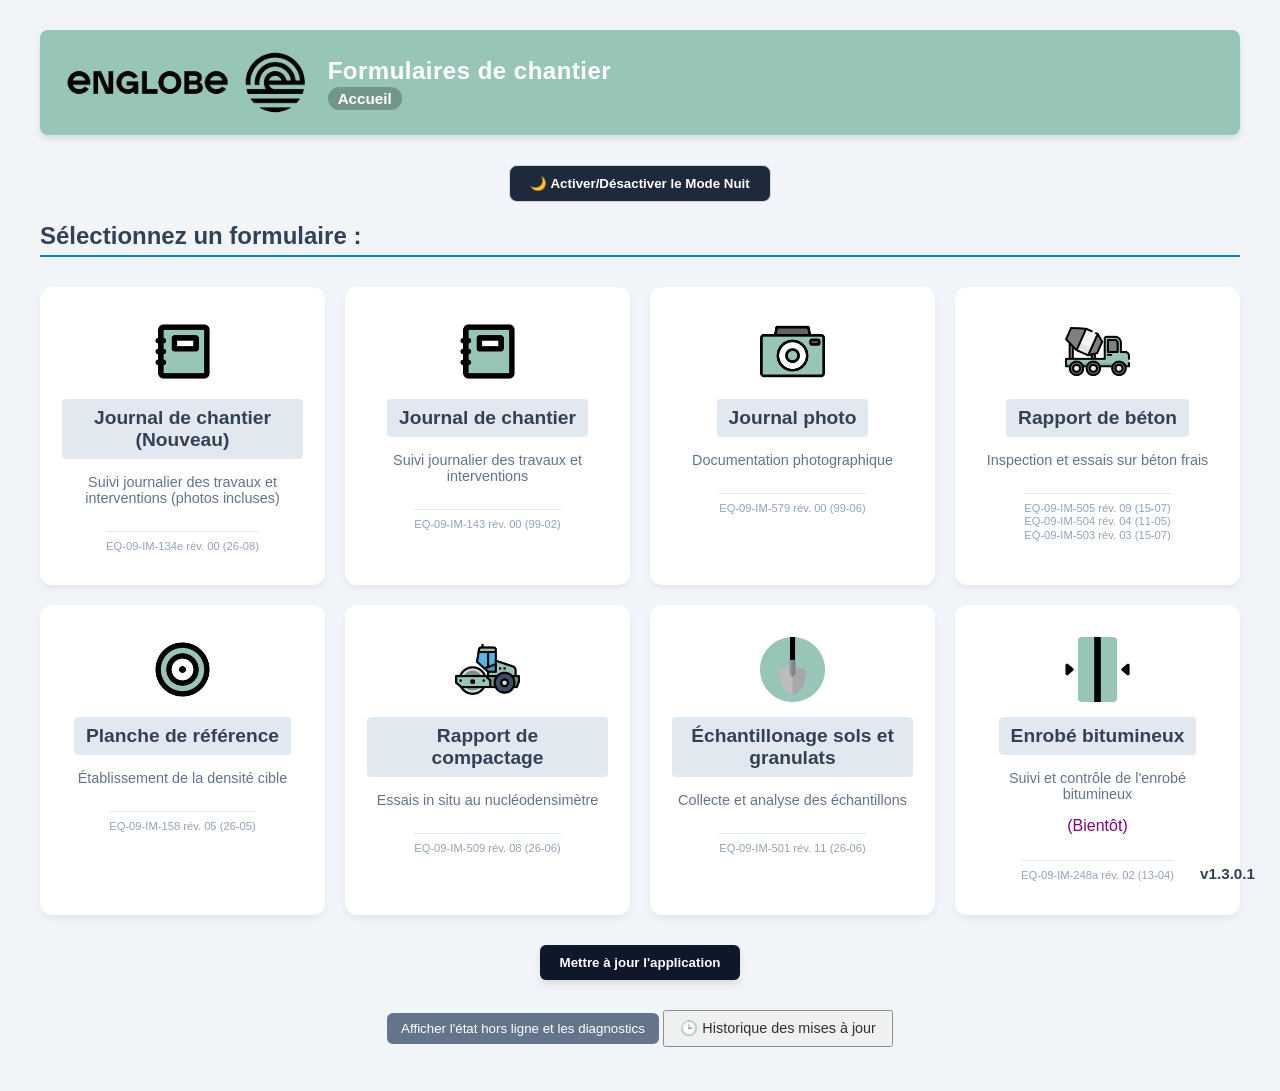
==== index.html @ 34ed66e2 "v1.3.0.1 - Bug de nombre de caracteres dans le moteur de découpage textuel corrigé." ====
<!DOCTYPE html>
<html lang="fr">
<head>
    <meta charset="UTF-8">
    <meta name="viewport" content="width=device-width, initial-scale=1.0, maximum-scale=1.0, user-scalable=no">
    <title>Formulaires de chantier</title>
    
    <link rel="stylesheet" href="styles.css?v=1.0.0.">
    <link rel="apple-touch-icon" href="logo.png">
    <meta name="apple-mobile-web-app-capable" content="yes">
    <meta name="apple-mobile-web-app-status-bar-style" content="black-translucent">
    <meta name="apple-mobile-web-app-title" content="Chantier">
</head>
<body>

<div id="app-container">

    <!-- En-tête avec la couleur #97c6b9 -->
    <header style="display: flex; align-items: center; gap: 15px; background: #97c6b9; color: white; padding: 15px 20px; border-radius: 8px; margin-bottom: 30px; margin-top: 10px; box-shadow: 0 4px 6px rgba(0,0,0,0.1);">
        <img src="[data-uri]" alt="Logo" style="height: 75px; padding: 5px; border-radius: 4px;"> 
        <div style="display: flex; flex-direction: column; gap: 5px;">
            <h1 style="margin: 0; font-size: 1.5rem; letter-spacing: 0.5px;">Formulaires de chantier</h1>
            <div><span style="font-size: 0.95rem; font-weight: bold; background: #73968c; padding: 3px 10px; border-radius: 12px;">Accueil</span></div>
        </div>
    </header>

    <button onclick="toggleDarkMode()" style="text-align: center; margin-left: auto; margin-right: auto;background: #1e293b; color: white; border: 1px solid #cbd5e1; padding: 10px 20px; border-radius: 8px; font-weight: bold; cursor: pointer; display: flex; align-items: center; gap: 10px; margin-bottom: 20px;">
    🌙 Activer/Désactiver le Mode Nuit
    </button>

    <h2 style="color: #334155; margin-bottom: 20px;">Sélectionnez un formulaire :</h2>

    <div class="dashboard-grid">
        
        <!-- APPLICATION : JOURNAL NEW -->
        <a href="index_journal.html" class="app-card">
            <img src="logo_journal.png" alt="Journal_new" class="app-icon-img">
            <h3 class="app-title">Journal de chantier (Nouveau)</h3>
            <p class="app-desc">Suivi journalier des travaux et interventions (photos incluses)</p>
            <div style="margin-top: 10px; padding-top: 8px; border-top: 1px solid #e2e8f0; font-size: 0.7rem; color: #94a3b8; line-height: 1.2;">
                EQ-09-IM-134e rév. 00 (26-08)
            </div>
        </a>

        <!-- APPLICATION : JOURNAL OLD -->
        <a href="index_journal_old.html" class="app-card">
            <img src="logo_journal.png" alt="Journal_old" class="app-icon-img">
            <h3 class="app-title">Journal de chantier</h3>
            <p class="app-desc">Suivi journalier des travaux et interventions</p>
            <div style="margin-top: 10px; padding-top: 8px; border-top: 1px solid #e2e8f0; font-size: 0.7rem; color: #94a3b8; line-height: 1.2;">
                EQ-09-IM-143 rév. 00 (99-02)
            </div>
        </a>

        <!-- APPLICATION : JOURNALPHOTO -->
        <a href="index_photo.html" class="app-card">
            <img src="logo_photo.png" alt="Journal_photo" class="app-icon-img">
            <h3 class="app-title">Journal photo</h3>
            <p class="app-desc">Documentation photographique</p>
            <div style="margin-top: 10px; padding-top: 8px; border-top: 1px solid #e2e8f0; font-size: 0.7rem; color: #94a3b8; line-height: 1.2;">
                EQ-09-IM-579 rév. 00 (99-06)
            </div>
        </a>
        
        <!-- APPLICATION : BÉTON -->
        <a href="index_beton.html" class="app-card">
            <img src="logo_beton.png" alt="Béton" class="app-icon-img">
            <h3 class="app-title">Rapport de béton</h3>
            <p class="app-desc">Inspection et essais sur béton frais</p>
            <div style="margin-top: 10px; padding-top: 8px; border-top: 1px solid #e2e8f0; font-size: 0.7rem; color: #94a3b8; line-height: 1.2;">
                EQ-09-IM-505 rév. 09 (15-07)<br>
                EQ-09-IM-504 rév. 04 (11-05)<br>
                EQ-09-IM-503 rév. 03 (15-07)
            </div>
        </a>

        <!-- APPLICATION : PLANCHE DE RÉFÉRENCE -->
        <a href="index_planche.html" class="app-card">
            <img src="logo_planche.png" alt="Planche" class="app-icon-img">
            <h3 class="app-title">Planche de référence</h3>
            <p class="app-desc">Établissement de la densité cible</p>
            <div style="margin-top: 10px; padding-top: 8px; border-top: 1px solid #e2e8f0; font-size: 0.7rem; color: #94a3b8; line-height: 1.2;">
                EQ-09-IM-158 rév. 05 (26-05)
            </div>
        </a>

        <!-- APPLICATION : COMPACTAGE -->
        <a href="index_compaction.html" class="app-card">
            <img src="logo_compaction.png" alt="Compactage" class="app-icon-img">
            <h3 class="app-title">Rapport de compactage</h3>
            <p class="app-desc">Essais in situ au nucléodensimètre</p>
            <div style="margin-top: 10px; padding-top: 8px; border-top: 1px solid #e2e8f0; font-size: 0.7rem; color: #94a3b8; line-height: 1.2;">
                EQ-09-IM-509 rév. 08 (26-06)
            </div>
        </a>
  
        <!-- APPLICATION : ECHANTILLONAGE SOLS ET GRANULATS -->
        <a href="index_echsolgra.html" class="app-card">
            <img src="logo_echsolgra.png" alt="Échantillonage" class="app-icon-img">
            <h3 class="app-title">Échantillonage sols et granulats</h3>
            <p class="app-desc">Collecte et analyse des échantillons</p>
            <div style="margin-top: 10px; padding-top: 8px; border-top: 1px solid #e2e8f0; font-size: 0.7rem; color: #94a3b8; line-height: 1.2;">
                EQ-09-IM-501 rév. 11 (26-06)
            </div>
        </a>

        <!-- APPLICATION : PAVAGE -->
        <a href="index.html" class="app-card">  
            <img src="logo_enrob.png" alt="Pavage" class="app-icon-img">
            <h3 class="app-title">Enrobé bitumineux</h3>
            <p class="app-desc">Suivi et contrôle de l'enrobé bitumineux</p>
            <span style="color:purple">(Bientôt)</span>
            <div style="margin-top: 10px; padding-top: 8px; border-top: 1px solid #e2e8f0; font-size: 0.7rem; color: #94a3b8; line-height: 1.2;">
                EQ-09-IM-248a rév. 02 (13-04)
            </div>
        </a>

    

        <!-- PLACEHOLDER : NOUVELLE APPLICATION --> <!--
        <a href="javascript:void(0)" class="app-card new-app-card" style="cursor: default;">
            <div class="app-icon-img" style="display:flex; justify-content:center; align-items:center; font-size: 3rem; color: #94a3b8;">➕</div>
            <h3 class="app-title" style="color: #64748b;">Nouveau Formulaire</h3>
            <p class="app-desc">Emplacement pour une future application</p>
        </a> -->

    </div>
</div>

<button onclick="forceAppUpdate()" style="background: #0f172a; color: white; padding: 10px 20px; border-radius: 6px; font-weight: bold; border: none; cursor: pointer; display: block; margin: 20px auto; box-shadow: 0 4px 6px rgba(0,0,0,0.1);">
    Mettre à jour l'application
</button>

<div>
    <span id="app-version" style="position: fixed; bottom: 15px; right: 15px; z-index: 9999; font-size: 0.95rem; font-weight: bold; padding: 3px 10px; border-radius: 12px; ">v1.3.0.1</span>
</div>

<div style="text-align: center; margin: 12px auto 24px;">
    <button id="diagnostics-toggle" type="button" onclick="toggleDiagnostics()" style="background: #64748b; color: white; padding: 8px 14px; border-radius: 6px; border: none; cursor: pointer;">
        Afficher l'état hors ligne et les diagnostics
    </button>
    <div id="diagnostics-panel" hidden style="max-width: 620px; margin: 12px auto 0; padding: 12px; text-align: left; background: #f1f5f9; color: #334155; border-radius: 6px; font-size: 0.9rem; white-space: pre-line;"></div>
    <button onclick="window.location.href='changelog.html'" style="margin-top: 10px; font-size: 0.9em; padding: 8px 15px; opacity: 0.8;">
    🕒 Historique des mises à jour
    </button>
</div>
 
<script>
    const APP_VERSION = 'v1.3.0.1';

    if ('serviceWorker' in navigator) {
        window.addEventListener('load', () => {
            navigator.serviceWorker.register('./sw.js')
                .catch(() => showToast("Impossible d'activer le mode hors ligne.", "error"));
        });
    }

    async function toggleDiagnostics() {
        const panel = document.getElementById('diagnostics-panel');
        const button = document.getElementById('diagnostics-toggle');
        if (!panel || !button) return;

        if (!panel.hidden) {
            panel.hidden = true;
            button.textContent = "Afficher l'état hors ligne et les diagnostics";
            return;
        }

        panel.hidden = false;
        button.textContent = "Masquer l'état hors ligne et les diagnostics";
        panel.textContent = "Vérification de l'état de l'application...";

        const lines = [
            `Version de l'application : ${APP_VERSION}`,
            `Connexion réseau : ${navigator.onLine ? "En ligne" : "Hors ligne"}`,
            `Service Worker : ${'serviceWorker' in navigator ? "Disponible" : "Non disponible"}`
        ];

        if ('serviceWorker' in navigator) {
            const registration = await navigator.serviceWorker.getRegistration();
            lines.push(`Service Worker actif : ${registration && registration.active ? registration.active.state : "Non actif"}`);
            lines.push(`Page contrôlée : ${navigator.serviceWorker.controller ? "Oui" : "Non"}`);
        }

        if ('caches' in window) {
            const cacheNames = await caches.keys();
            lines.push(`Caches disponibles : ${cacheNames.length ? cacheNames.join(", ") : "Aucun"}`);
            const appCacheName = cacheNames.find((name) => name.startsWith('hub-inspection-'));
            if (appCacheName) {
                const appCache = await caches.open(appCacheName);
                lines.push(`Fichiers en cache : ${(await appCache.keys()).length}`);
            } else {
                lines.push("Fichiers en cache : Aucun cache de l'application");
            }
        }

        const reportPrefixes = [
            ["Rapports béton", ["englobe_"]],
            ["Rapports compactage", ["compactage_"]],
            ["Rapports planche", ["planche_"]],
            ["Rapports échantillonnage", ["echsolgra_"]]
        ];
        reportPrefixes.forEach(([label, prefixes]) => {
            let count = 0;
            for (let i = 0; i < localStorage.length; i += 1) {
                const key = localStorage.key(i);
                if (!key) continue;
                if (prefixes.some((prefix) => key.startsWith(prefix))) {
                    count += 1;
                    continue;
                }
                if (key.startsWith("ID_")) {
                    try {
                        const report = JSON.parse(localStorage.getItem(key));
                        if (report && typeof report.displayName === "string" &&
                            prefixes.some((prefix) => report.displayName.startsWith(prefix))) count += 1;
                    } catch (error) {
                        console.warn("Rapport ignoré dans le diagnostic", key, error);
                    }
                }
            }
            lines.push(`${label} : ${count}`);
        });

        if (navigator.storage && navigator.storage.estimate) {
            const estimate = await navigator.storage.estimate();
            const usedMb = ((estimate.usage || 0) / 1024 / 1024).toFixed(2);
            const quotaMb = estimate.quota ? (estimate.quota / 1024 / 1024).toFixed(0) : "?";
            lines.push(`Stockage local utilisé : ${usedMb} Mo / ${quotaMb} Mo`);
            if (estimate.quota && estimate.usage / estimate.quota >= 0.8) {
                lines.push("AVERTISSEMENT : le stockage local dépasse 80 % de la capacité estimée.");
            }
        }

        panel.textContent = lines.join("\n");
    }

    async function forceAppUpdate() {
    if (!navigator.onLine) {
        alert("Vous devez être connecté à Internet (Wi-Fi ou LTE) pour mettre à jour.");
        return;
    }

    if (!confirm("L'application va rechercher et installer la dernière version. Continuer ?")) {
        return;
    }

    const button = document.querySelector('button[onclick="forceAppUpdate()"]');
    if (button) {
        button.disabled = true;
        button.textContent = "Recherche de mise à jour...";
    }

    try {
        if (!('serviceWorker' in navigator)) {
            throw new Error("Service Worker non disponible");
        }

        // 1. CORRECTION ANDROID : On force le re-téléchargement du sw.js en contournant le cache HTTP
        const registrations = await navigator.serviceWorker.getRegistrations();
        for (let reg of registrations) {
            await reg.update(); // Force la vérification serveur en ignorant le cache local
        }

        const registration = await navigator.serviceWorker.ready;
        let updateFound = false;

        registration.addEventListener('updatefound', () => {
            updateFound = true;
            if (button) button.textContent = "Téléchargement...";
            const newWorker = registration.installing;
            
            newWorker.addEventListener('statechange', () => {
                if (newWorker.state === 'installed') {
                    newWorker.postMessage({ type: 'SKIP_WAITING' });
                }
                if (newWorker.state === 'activated') {
                    sessionStorage.setItem('updateResult', `Mise à jour terminée. Version active : ${APP_VERSION}`);
                    window.location.reload();
                }
            });
        }, { once: true });

        // Petit délai pour laisser le temps au navigateur de déclencher 'updatefound' si un nouveau sw.js est trouvé
        setTimeout(() => {
            if (!updateFound && !registration.waiting) {
                showToast(`L'application est déjà à jour (${APP_VERSION}).`, "info");
                if (button) {
                    button.disabled = false;
                    button.textContent = "Mettre à jour l'application";
                }
            } else if (registration.waiting && !updateFound) {
                if (button) button.textContent = "Installation...";
                registration.waiting.postMessage({ type: 'SKIP_WAITING' });
                navigator.serviceWorker.addEventListener('controllerchange', () => {
                    sessionStorage.setItem('updateResult', `Mise à jour terminée. Version active : ${APP_VERSION}`);
                    window.location.reload();
                }, { once: true });
            }
        }, 1500);

    } catch (error) {
        console.error("Échec de la mise à jour", error);
        if (button) {
            button.disabled = false;
            button.textContent = "Mettre à jour l'application";
        }
        showToast("La mise à jour a échoué. Réessayez avec une connexion stable.", "error");
    }
}

    // 1. IL FAUT LA FONCTION TOAST ICI AUSSI POUR LE HUB
    function showToast(message, type = 'success') {
        const toast = document.createElement('div');
        toast.className = `toast-notification toast-${type} show`;
        toast.innerText = message;
        document.body.appendChild(toast);
        setTimeout(() => {
            toast.classList.remove('show');
            setTimeout(() => { if (document.body.contains(toast)) toast.remove(); }, 500);
        }, 3000);
    }

    // 1. Vérifier la mémoire au chargement de la page
    document.addEventListener('DOMContentLoaded', () => {
        if (localStorage.getItem('darkMode') === 'enabled') {
            document.body.classList.add('dark-mode');
        }
        const updateResult = sessionStorage.getItem('updateResult');
        if (updateResult) {
            sessionStorage.removeItem('updateResult');
            showToast(updateResult, "success");
        }
    });

    // 2. La fonction reliée au bouton
    function toggleDarkMode() {
        // Ajoute ou retire la classe "dark-mode" sur le corps de la page
        document.body.classList.toggle('dark-mode');
        
        // Vérifie si le mode est activé ou non
        const isDark = document.body.classList.contains('dark-mode');
        
        // Sauvegarde le choix dans la tablette
        localStorage.setItem('darkMode', isDark ? 'enabled' : 'disabled');
        
        // Si vous avez gardé la fonction Toast, on peut l'utiliser !
        if (typeof showToast === "function") {
            showToast(isDark ? "Mode Nuit activé" : "Mode Jour activé", "info");
        }
    }


</script>

</body>
</html>
---- styles.css ----
/* ========================================= */
/* VARIABLES ET RÉINITIALISATION GLOBALE     */
/* ========================================= */
:root {
    --primary: #0284c7;      
    --primary-hover: #0369a1;
    --success: #16a34a;      
    --success-bg: #f0fdf4;
    --warning: #b45309;      
    --danger: #dc2626;       
    --danger-bg: #fef2f2;
    --temoin: #8b5cf6;       
    --temoin-bg: #faf5ff;
    --bg-page: #f1f5f9;      
    --bg-card: #ffffff;
    --border: #cbd5e1;
    --text-main: #334155;
    --text-muted: #64748b;
}

* {
    box-sizing: border-box;
    margin: 0;
    padding: 0;
    font-family: 'Segoe UI', Roboto, Helvetica, Arial, sans-serif;
}

body {
    background-color: var(--bg-page);
    color: var(--text-main);
    padding: 20px;
    font-size: 16px; 
}

#app-container {
    max-width: 1200px; 
    margin: 0 auto;
    background: transparent;
}

/* ========================================= */
/* TYPOGRAPHIE ET EN-TÊTES                   */
/* ========================================= */

/* Empêche les en-têtes principaux de devenir gris/noirs en Mode Nuit */
body.dark-mode header {
    background-color: #97c6b9 !important;
    color: white !important;
}

h2 {
    color: var(--primary);
    margin-bottom: 15px;
    font-size: 1.5rem;
    border-bottom: 2px solid var(--primary);
    padding-bottom: 5px;
}

h3 {
    color: var(--text-main);
    margin-bottom: 15px;
    font-size: 1.2rem;
    background-color: #e2e8f0;
    padding: 8px 12px;
    border-radius: 4px;
}

h4 {
    font-size: 1rem;
    color: var(--text-main);
}

/* ========================================= */
/* BARRE DE NAVIGATION (ONGLETS)             */
/* ========================================= */
#form-navigation {
    display: flex;
    gap: 10px;
    background: var(--bg-card);
    padding: 12px;
    border-radius: 8px;
    box-shadow: 0 2px 4px rgba(0,0,0,0.05);
}

.tab-btn {
    flex: 1;
    padding: 12px 20px;
    font-size: 1.1rem;
    font-weight: bold;
    color: #1e293b;
    background-color: #cbd5e1; 
    border: 2px solid #94a3b8;
    border-radius: 6px;
    cursor: pointer;
    transition: all 0.2s;
}

.tab-btn.active, .tab-btn:hover {
    background-color: var(--primary);
    color: white;
    border-color: var(--primary);
}

/* ========================================= */
/* SECTIONS ET CARTES (FORMULAIRES)          */
/* ========================================= */
.tab-section {
    background: var(--bg-card);
    padding: 25px;
    border-radius: 8px;
    box-shadow: 0 4px 6px rgba(0,0,0,0.05);
}

.form-section {
    margin-bottom: 30px;
    padding: 15px;
    border: 1px solid var(--border);
    border-radius: 6px;
    background: #f8fafc;
}

/* ========================================= */
/* GRILLES ET ALIGNEMENTS                    */
/* ========================================= */
.grid-2 {
    display: grid;
    grid-template-columns: 1fr 1fr;
    gap: 20px;
}

/* ========================================= */
/* INPUTS ET CONTRÔLES                       */
/* ========================================= */
.input-group {
    display: flex;
    flex-direction: column;
    justify-content: flex-end; /* Force l'input à rester aligné vers le bas */
    height: 100%; /* Permet d'utiliser tout l'espace disponible de la grille */
    margin-bottom: 15px;
}

.input-group label {
    display: block;
    font-weight: bold;
    margin-bottom: 5px;
    color: var(--text-main);
    font-size: 0.95rem;
    text-align: left;
}

input[type="text"],
input[type="number"],
input[type="date"],
input[type="time"],
select,
textarea {
    width: 100%;
    height: 44px;
    padding: 10px 12px;
    border: 1px solid var(--border);
    border-radius: 4px;
    font-size: 1rem;
    background-color: white;
    transition: border-color 0.2s;
    box-sizing: border-box;
    min-width: 0; 
    max-width: 100%;
}

input:focus,
select:focus,
textarea:focus {
    outline: none;
    border-color: var(--primary);
    box-shadow: 0 0 0 2px rgba(2, 132, 199, 0.2);
}

textarea {
    resize: vertical;
    min-height: 80px;
    height: auto; 
}

/* ========================================= */
/* CASES À COCHER (CHECKBOXES)               */
/* ========================================= */
.checkbox-group {
    display: flex;
    flex-direction: column;
    gap: 8px;
    margin-bottom: 10px;
}

.checkbox-group label {
    display: flex;
    align-items: center;
    gap: 10px;
    font-size: 1rem;
    cursor: pointer;
}

input[type="checkbox"] {
    width: 22px !important;
    height: 22px !important;
    flex-shrink: 0 !important; 
    cursor: pointer;
    accent-color: var(--primary);
    margin: 0;
}

/* ========================================= */
/* STYLES SPÉCIFIQUES DES CARTES             */
/* ========================================= */
.truck-card {
    border: 2px solid #94a3b8; /* Gris / Slate 400 */
    border-radius: 8px;
    padding: 15px;
    margin-bottom: 15px;
    background: #f8fafc; /* Gris très clair / Slate 50 */
    transition: background-color 0.3s, border-color 0.3s;
}
.truck-card.truck-status-refused {
    border-color: #dc2626 !important;
    background-color: #fecaca !important;
}
.truck-card.truck-status-sampled {
    border-color: #16a34a !important;
    background-color: #bbf7d0 !important;
}
.truck-card.truck-status-tested {
    border-color: #0284c7 !important;
    background-color: #bae6fd !important;
}
.truck-card > .accordion-header {
    background-color: #e2e8f0 !important;
}
.truck-card .input-group {
    margin-bottom: 0; 
}

.sample-card {
    border: 2px solid var(--success);
    border-radius: 8px;
    padding: 20px;
    margin-bottom: 25px;
    background: var(--success-bg);
}
.sample-card h3 {
    background-color: #dcfce7;
    color: var(--success);
}

.temoin-only-card {
    border: 2px solid var(--temoin);
    border-radius: 8px;
    padding: 20px;
    margin-bottom: 25px;
    background: var(--temoin-bg);
}
.temoin-only-card h3,
.temoin-only-card h4 {
    background-color: #f3e8ff;
    color: var(--temoin);
}

/* --- ACCORDÉONS --- */
.accordion-header {
    background-color: #e0f2fe;
    padding: 12px 15px;
    display: flex;
    justify-content: space-between;
    align-items: center;
    cursor: pointer;
    border-bottom: 1px solid #bae6fd;
}
.accordion-content {
    display: none;
    padding: 15px;
}
.accordion-content.active {
    display: block;
}
.chevron {
    transition: transform 0.3s ease;
    font-size: 1.2rem;
    color: #0284c7;
}
.chevron.rotated {
    transform: rotate(-90deg);
}

/* ========================================= */
/* BOUTONS D'ACTION                          */
/* ========================================= */
button[onclick^="add"] {
    padding: 12px 20px;
    font-size: 1rem;
    border-radius: 6px;
    box-shadow: 0 2px 4px rgba(0,0,0,0.1);
    transition: transform 0.1s, filter 0.2s;
}
button[onclick^="add"]:active {
    transform: scale(0.98);
}
button[onclick^="add"]:hover {
    filter: brightness(110%);
}

/* ========================================= */
/* RESPONSIVITÉ MOBILE (CORRECTIFS iPHONE/iPAD)*/
/* ========================================= */
@media (max-width: 820px) {
    
    /* 1. PROTECTION ABSOLUE DU JAVASCRIPT */
    .temoin-container[style*="display: none"],
    .temoin-container[style*="display:none"],
    *[style*="display: none"], 
    *[style*="display:none"] {
        display: none !important;
    }

    /* 2. ESPACE GLOBAL */
    body, #app-container {
        padding: 4px !important; 
        overflow-x: hidden !important; 
    }
    .tab-section {
        padding: 15px 10px !important; 
    }

    /* 3. EN-TÊTE ET NAVIGATION */
    header, .bg-primary {
        display: flex !important;
        flex-direction: column !important;
        align-items: center !important;
        text-align: center !important;
        height: auto !important;
        padding: 15px 10px !important;
    }
    #main-logo {
        margin: 0 auto 10px auto !important;
        max-width: 90% !important;
    }
    #form-navigation {
        flex-direction: column !important; 
    }
    .tab-btn {
        width: 100% !important;
        margin-bottom: 8px !important;
    }

    /* 4. TRUCK CARDS : ALIGNEMENT PAR LE BAS DE TOUTES LES LIGNES */
    .truck-card > div:not(.accordion-content):not(.accordion-header),
    .truck-card .accordion-content > div:not(.truck-toggles-container) {
        display: flex !important;
        flex-direction: row !important;
        align-items: flex-end !important;
        gap: 6px !important;
        width: 100% !important;
        margin-bottom: 10px !important;
        flex-wrap: nowrap !important;
    }

    /* Protection absolue de l'accordéon sur mobile */
    .accordion-content { display: none !important; }
    .accordion-content.active { display: block !important; }

    .truck-card .input-group {
        flex: 1 1 0% !important;
        min-width: 0 !important;
        margin-bottom: 0 !important;
    }
    .truck-card .input-group:has(.truck-remarques-select) {
        flex: 1 1 100% !important;
        margin-top: 8px !important;
    }
    .truck-card .input-group label {
        font-size: 0.8rem !important;
        line-height: 1.15 !important;
        margin-bottom: 4px !important;
    }
    .truck-remarks-controls {
        flex-wrap: wrap !important;
    }
    .truck-remarks-controls .truck-remarques-list {
        flex: 1 1 100% !important;
        min-width: 100% !important;
        width: 100% !important;
    }
    .truck-remarks-controls button {
        flex: 1 1 auto !important;
        min-height: 42px !important;
    }
    .truck-card > div:has(input[type="checkbox"]) {
        align-items: center !important;
        flex-wrap: wrap !important;
    }

    /* 4.1. ALIGNEMENT DES INPUTS D'ÉCHANTILLON DANS LA CARTE CAMION */
    .truck-sample-fields > div {
        display: flex !important;
        flex-direction: column !important;
        align-items: stretch !important;
        gap: 10px !important;
    }
    .truck-sample-fields > div > div {
        flex: 1 1 100% !important;
        min-width: 100% !important;
    }
    .truck-sample-fields label {
        font-size: 0.8rem !important;
        line-height: 1.15 !important;
        margin-bottom: 4px !important;
    }

    /* 5. FORM 3 : CONDITIONS INITIALES ET SOUS-SECTIONS */
    .sample-card .form-section div[style*="grid-template-columns: 1fr 1fr"]:not([style*="2fr"]),
    .temoin-only-card div[style*="grid-template-columns: 1fr 1fr"]:not([style*="2fr"]) {
        display: flex !important;
        flex-direction: column !important;
        gap: 15px !important;
    }
    .grid-2 {
        display: flex !important;
        flex-direction: column !important;
        gap: 15px !important;
    }

    /* 6. NETTOYAGE DES INPUTS TEMPS/DATE APPLE */
    input[type="date"], input[type="time"] {
        -webkit-appearance: none !important; 
        min-width: 0 !important;
    }
    input[type="time"]::-webkit-clear-button,
    input[type="time"]::-webkit-inner-spin-button,
    input[type="date"]::-webkit-clear-button,
    input[type="date"]::-webkit-inner-spin-button {
        display: none !important;
    }
}

/* ========================================== */
/* STYLES DU DASHBOARD (HUB PRINCIPAL)        */
/* ========================================== */
.dashboard-grid {
    display: grid;
    grid-template-columns: repeat(auto-fit, minmax(250px, 1fr));
    gap: 20px;
    padding: 10px 0;
}
.app-card {
    background: white;
    border-radius: 12px;
    padding: 30px 20px;
    text-align: center;
    text-decoration: none;
    color: #334155;
    box-shadow: 0 4px 6px rgba(0,0,0,0.05);
    border: 2px solid transparent;
    transition: transform 0.2s, box-shadow 0.2s, border-color 0.2s;
    display: flex;
    flex-direction: column;
    align-items: center;
    gap: 15px;
}
.app-card:active, .app-card:hover {
    transform: translateY(-5px);
    box-shadow: 0 8px 15px rgba(0,0,0,0.1);
    border-color: #97c6b9; 
}
.app-icon-img { 
    width: 65px; 
    height: 65px; 
    object-fit: contain; 
}
.app-title { font-size: 1.2rem; font-weight: bold; margin: 0; }
.app-desc { font-size: 0.9rem; color: #64748b; margin: 0; }

.new-app-card {
    background: #f8fafc;
    border: 2px dashed #cbd5e1;
    box-shadow: none;
}
.new-app-card:hover, .new-app-card:active {
    border-color: #97c6b9;
    background: #f0fdfa;
}

/* --- NOTIFICATIONS TOAST --- */
.toast-notification {
    visibility: hidden;
    min-width: 250px;
    background-color: #1e293b; /* Gris très foncé */
    color: #f8fafc;
    text-align: center;
    border-radius: 8px;
    padding: 16px;
    position: fixed;
    z-index: 10000;
    left: 50%;
    bottom: 40px;
    transform: translateX(-50%);
    box-shadow: 0 10px 15px -3px rgba(0, 0, 0, 0.2);
    font-size: 1rem;
    font-weight: bold;
}

/* Couleurs selon le contexte */
.toast-success { border-bottom: 4px solid #22c55e; } /* Vert */
.toast-error { border-bottom: 4px solid #ef4444; } /* Rouge */
.toast-info { border-bottom: 4px solid #0ea5e9; } /* Bleu */

/* Animation d'apparition et disparition */
.toast-notification.show {
    visibility: visible;
    animation: slideInUp 0.4s ease-out, fadeOut 0.5s ease-in 2.5s;
}

@keyframes slideInUp {
    from { bottom: 0; opacity: 0; }
    to { bottom: 40px; opacity: 1; }
}
@keyframes fadeOut {
    from { bottom: 40px; opacity: 1; }
    to { bottom: 40px; opacity: 0; }
}

/* --- MODE NUIT (CORRIGÉ) --- */
body.dark-mode {
    background-color: #0f172a; 
    color: #f8fafc;
}

/* 1. Main containers and cards */
body.dark-mode #form-navigation,
body.dark-mode .tab-section,
body.dark-mode .form-section,
body.dark-mode .app-card,
body.dark-mode .new-app-card {
    background-color: #1e293b;
    border-color: #334155;
}

/* 2. Specific forms (Keeping the color hierarchy but dark) */
body.dark-mode .truck-card {
    background-color: #172554; /* Very dark blue */
    border-color: #1e3a8a;
}
body.dark-mode .truck-card.truck-status-refused {
    border-color: #f87171 !important;
    background-color: #450a0a !important;
}
body.dark-mode .truck-card.truck-status-sampled {
    border-color: #4ade80 !important;
    background-color: #052e16 !important;
}
body.dark-mode .truck-card.truck-status-tested {
    border-color: #38bdf8 !important;
    background-color: #082f49 !important;
}
body.dark-mode .truck-card > .accordion-header {
    background-color: #334155 !important;
}
body.dark-mode .home-button {
    border: 1px solid #94a3b8 !important;
    box-shadow: 0 2px 4px rgba(0, 0, 0, 0.35) !important;
}
body.dark-mode .sample-card {
    background-color: #064e3b; /* Very dark green */
    border-color: #047857;
}
body.dark-mode .temoin-only-card {
    background-color: #3b0764; /* Very dark purple */
    border-color: #6b21a8;
}

/* 3. Headers and Accordions */
body.dark-mode h2 { border-bottom-color: #38bdf8; color: #38bdf8; }
body.dark-mode h3 { background-color: #334155; color: #f8fafc; }
body.dark-mode h4 { color: #f8fafc; }
body.dark-mode .sample-card h3 { background-color: #047857; color: white; }
body.dark-mode .temoin-only-card h3, 
body.dark-mode .temoin-only-card h4 { background-color: #6b21a8; color: white; }
body.dark-mode .accordion-header { background-color: #1e3a8a; border-bottom-color: #172554; }
body.dark-mode .truck-header-summary,
body.dark-mode .form-instructions,
body.dark-mode .truck-legend,
body.dark-mode .page-numbering {
    color: #f8fafc !important;
}
body.dark-mode .truck-legend span {
    color: #7dd3fc !important;
}
body.dark-mode .truck-legend span:nth-of-type(2) {
    color: #86efac !important;
}
body.dark-mode .truck-legend span:nth-of-type(3) {
    color: #fca5a5 !important;
}
body.dark-mode #truck-pagination-controls {
    background-color: #334155 !important;
}
body.dark-mode #save-manager button,
body.dark-mode #truck-pagination-controls button,
body.dark-mode .collapse-trucks-button {
    border: 1px solid #94a3b8 !important;
    box-shadow: 0 1px 2px rgba(0, 0, 0, 0.35);
}

/* 4. Navigation Tabs */
body.dark-mode .tab-btn { background-color: #334155; color: #cbd5e1; border-color: #475569; }
body.dark-mode .tab-btn.active, 
body.dark-mode .tab-btn:hover { background-color: #0284c7; color: white; border-color: #0284c7; }

/* 5. Inputs and Textareas */
body.dark-mode input, 
body.dark-mode select, 
body.dark-mode textarea {
    background-color: #0f172a;
    color: #ffffff;
    border-color: #475569;
}
body.dark-mode input:focus,
body.dark-mode select:focus,
body.dark-mode textarea:focus {
    border-color: #38bdf8;
    box-shadow: 0 0 0 2px rgba(56, 189, 248, 0.2);
}

/* 6. Text and Labels */
body.dark-mode label, 
body.dark-mode .app-desc, 
body.dark-mode .accordion-header {
    color: #cbd5e1;
}
body.dark-mode #save-manager label,
body.dark-mode #last-saved-status {
    color: #e2e8f0 !important;
}
body.dark-mode .app-title,
body.dark-mode .chevron {
    color: #f8fafc;
}

/* 7. Forcer l'écrasement des couleurs écrites directement dans le HTML (SAUF LE HEADER) */
body.dark-mode [style*="background"]:not(header):not(header *) {
    background: #1e293b !important;
    color: #f8fafc !important;
    border-color: #334155 !important;
}

/* Force le header à rester vert (Sécurité maximale avec sélecteur fort) */
body.dark-mode header,
body.dark-mode header[style] {
    background: #97c6b9 !important;
    color: white !important;
}

/* Le bouton "Accueil" des formulaires doit rester bleu nuit */
body.dark-mode header a.home-button {
    background: #1e293b !important;
    color: white !important;
}

/* La petite bulle "Accueil" sur le hub doit garder son vert d'origine */
body.dark-mode header span[style] {
    background: #73968c !important;
    color: white !important;
}

/* Inversion du logo (sombre vers blanc) */
body.dark-mode header img {
    filter: invert(1);
    mix-blend-mode: screen;
}
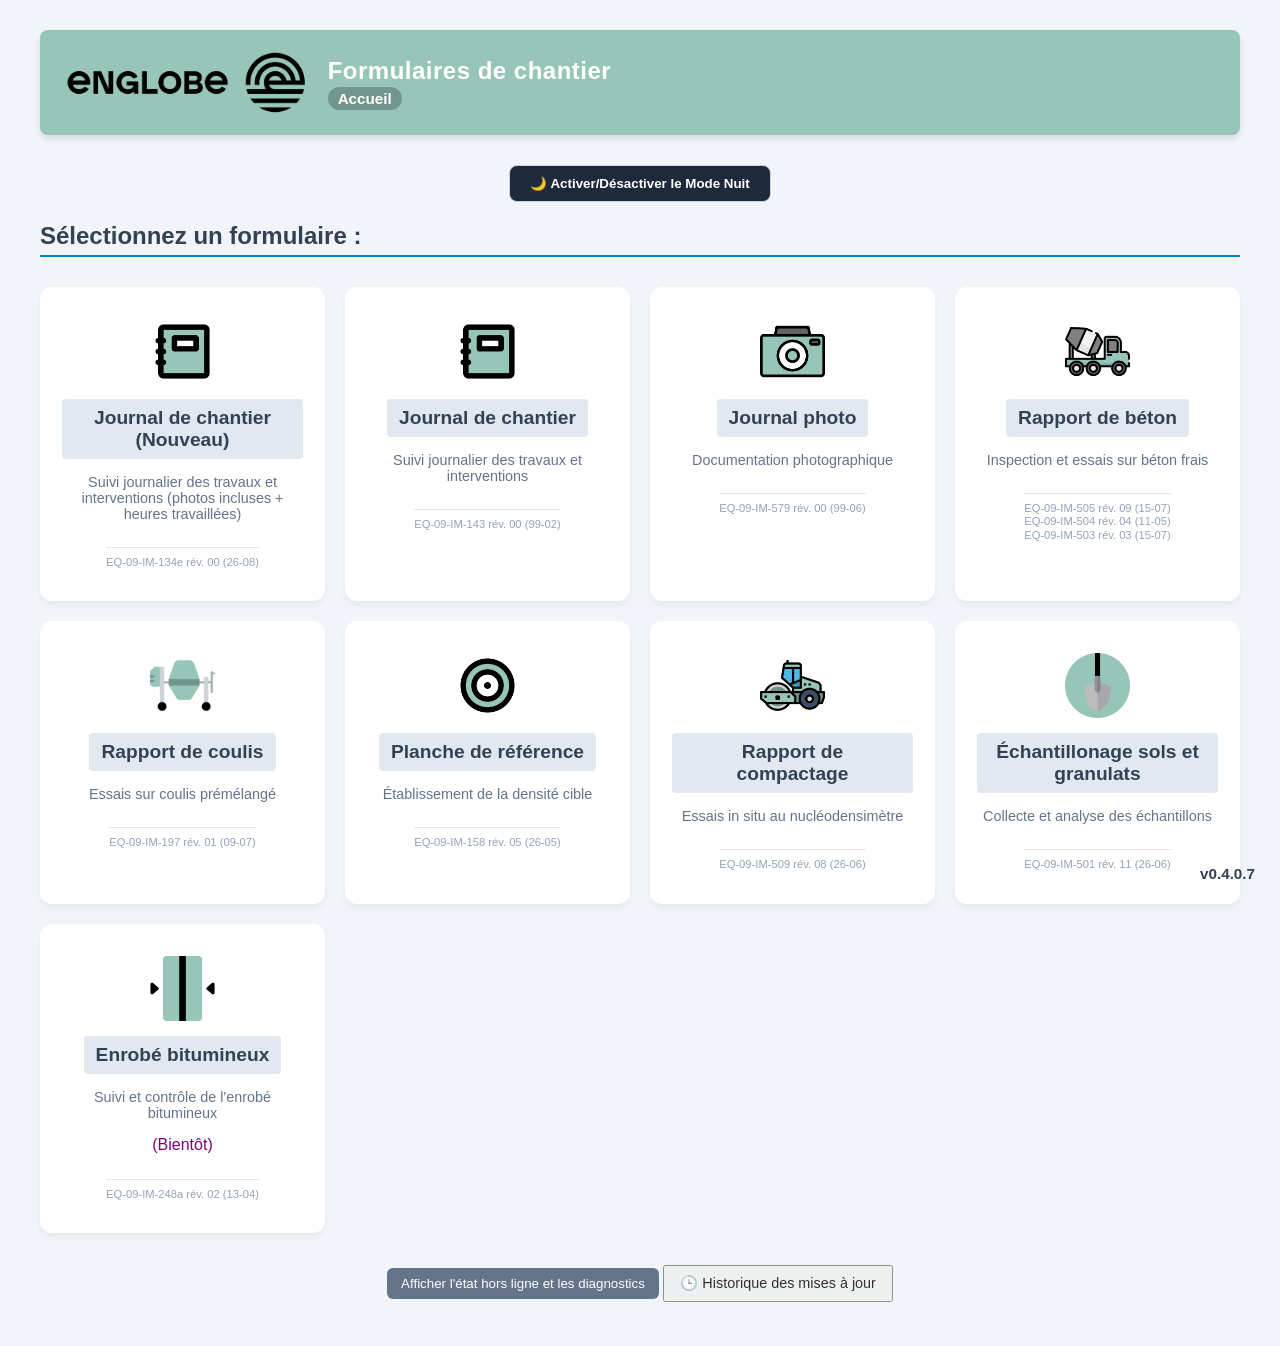
==== commit 29f0b97e: "v0.4.0.0 - Android App available - Coulis and Pavage added - Bug fixes" ====
--- a/index.html
+++ b/index.html
@@ -6,6 +6,7 @@
     <title>Formulaires de chantier</title>
     
     <link rel="stylesheet" href="styles.css?v=1.0.0.">
+    <link rel="manifest" href="manifest.json">
     <link rel="apple-touch-icon" href="logo.png">
     <meta name="apple-mobile-web-app-capable" content="yes">
     <meta name="apple-mobile-web-app-status-bar-style" content="black-translucent">
@@ -36,7 +37,7 @@
         <a href="index_journal.html" class="app-card">
             <img src="logo_journal.png" alt="Journal_new" class="app-icon-img">
             <h3 class="app-title">Journal de chantier (Nouveau)</h3>
-            <p class="app-desc">Suivi journalier des travaux et interventions (photos incluses)</p>
+            <p class="app-desc">Suivi journalier des travaux et interventions (photos incluses + heures travaillées)</p>
             <div style="margin-top: 10px; padding-top: 8px; border-top: 1px solid #e2e8f0; font-size: 0.7rem; color: #94a3b8; line-height: 1.2;">
                 EQ-09-IM-134e rév. 00 (26-08)
             </div>
@@ -71,6 +72,16 @@
                 EQ-09-IM-505 rév. 09 (15-07)<br>
                 EQ-09-IM-504 rév. 04 (11-05)<br>
                 EQ-09-IM-503 rév. 03 (15-07)
+            </div>
+        </a>
+
+        <!-- APPLICATION : BÉTON -->
+        <a href="index_coulis.html" class="app-card">
+            <img src="logo_coulis.png" alt="Béton" class="app-icon-img">
+            <h3 class="app-title">Rapport de coulis</h3>
+            <p class="app-desc">Essais sur coulis prémélangé</p>
+            <div style="margin-top: 10px; padding-top: 8px; border-top: 1px solid #e2e8f0; font-size: 0.7rem; color: #94a3b8; line-height: 1.2;">
+                EQ-09-IM-197 rév. 01 (09-07) 
             </div>
         </a>
 
@@ -105,7 +116,7 @@
         </a>
 
         <!-- APPLICATION : PAVAGE -->
-        <a href="index.html" class="app-card">  
+        <a href="index_pavage.html" class="app-card">  
             <img src="logo_enrob.png" alt="Pavage" class="app-icon-img">
             <h3 class="app-title">Enrobé bitumineux</h3>
             <p class="app-desc">Suivi et contrôle de l'enrobé bitumineux</p>
@@ -127,12 +138,8 @@
     </div>
 </div>
 
-<button onclick="forceAppUpdate()" style="background: #0f172a; color: white; padding: 10px 20px; border-radius: 6px; font-weight: bold; border: none; cursor: pointer; display: block; margin: 20px auto; box-shadow: 0 4px 6px rgba(0,0,0,0.1);">
-    Mettre à jour l'application
-</button>
-
 <div>
-    <span id="app-version" style="position: fixed; bottom: 15px; right: 15px; z-index: 9999; font-size: 0.95rem; font-weight: bold; padding: 3px 10px; border-radius: 12px; ">v1.3.0.1</span>
+    <span id="app-version" style="position: fixed; bottom: 15px; right: 15px; z-index: 9999; font-size: 0.95rem; font-weight: bold; padding: 3px 10px; border-radius: 12px; ">v0.4.0.7</span>
 </div>
 
 <div style="text-align: center; margin: 12px auto 24px;">
@@ -146,7 +153,7 @@
 </div>
  
 <script>
-    const APP_VERSION = 'v1.3.0.1';
+    const APP_VERSION = 'v0.4.0.7';
 
     if ('serviceWorker' in navigator) {
         window.addEventListener('load', () => {
@@ -194,26 +201,37 @@
             }
         }
 
-        const reportPrefixes = [
+        const reportConfigs = [
             ["Rapports béton", ["englobe_"]],
+            ["Rapports coulis", ["COULIS_"]],
+            ["Rapports pavage", ["PAVAGE_"]],
             ["Rapports compactage", ["compactage_"]],
             ["Rapports planche", ["planche_"]],
             ["Rapports échantillonnage", ["echsolgra_"]]
         ];
-        reportPrefixes.forEach(([label, prefixes]) => {
+
+        reportConfigs.forEach(([label, prefixes]) => {
             let count = 0;
             for (let i = 0; i < localStorage.length; i += 1) {
                 const key = localStorage.key(i);
                 if (!key) continue;
+                
                 if (prefixes.some((prefix) => key.startsWith(prefix))) {
                     count += 1;
                     continue;
                 }
+                
                 if (key.startsWith("ID_")) {
                     try {
                         const report = JSON.parse(localStorage.getItem(key));
-                        if (report && typeof report.displayName === "string" &&
-                            prefixes.some((prefix) => report.displayName.startsWith(prefix))) count += 1;
+                        if (report && typeof report.displayName === "string") {
+                            // Vérification spécifique selon le type de rapport dans le nom d'affichage
+                            const name = report.displayName;
+                            if (label === "Rapports béton" && name.includes("_CONC-") === false && name.includes("_COULIS_") === false) count += 1;
+                            else if (label === "Rapports coulis" && name.includes("_COULIS_")) count += 1;
+                            else if (label === "Rapports pavage" && name.includes("PAVAGE")) count += 1;
+                            else if (prefixes.some((prefix) => name.startsWith(prefix))) count += 1;
+                        }
                     } catch (error) {
                         console.warn("Rapport ignoré dans le diagnostic", key, error);
                     }
--- a/styles.css
+++ b/styles.css
@@ -307,6 +307,49 @@
 }
 
 /* ========================================= */
+/* TÉMOIN : CONDITIONS INITIALES DE CURE       */
+/* (ligne Prélèvement + lignes a à i)          */
+/* ========================================= */
+.prelev-row {
+    display: flex;
+    flex-wrap: wrap;
+    align-items: center;
+    gap: 10px;
+    margin-bottom: 15px;
+    width: 100%;
+    max-width: 100%;
+}
+.prelev-row .prelev-title {
+    flex: 0 0 100px;
+    font-weight: bold;
+}
+.prelev-row > div {
+    flex: 1 1 140px;
+    min-width: 0;
+    display: flex;
+    align-items: center;
+    gap: 5px;
+}
+.prelev-row > div > label {
+    flex: 0 0 auto;
+}
+.prelev-row > div > input {
+    flex: 1 1 auto;
+    width: auto;
+    min-width: 0;
+}
+.temoin-container details,
+.temoin-only-card details {
+    min-width: 0;
+    max-width: 100%;
+    box-sizing: border-box;
+}
+.temoin-container details .input-group,
+.temoin-only-card details .input-group {
+    min-width: 0;
+}
+
+/* ========================================= */
 /* RESPONSIVITÉ MOBILE (CORRECTIFS iPHONE/iPAD)*/
 /* ========================================= */
 @media (max-width: 820px) {
@@ -424,6 +467,20 @@
         display: flex !important;
         flex-direction: column !important;
         gap: 15px !important;
+    }
+    .prelev-row {
+        flex-direction: column !important;
+        align-items: stretch !important;
+    }
+    .prelev-row .prelev-title {
+        flex: 0 0 auto !important;
+    }
+    .prelev-row > div {
+        flex: 1 1 auto !important;
+        width: 100% !important;
+    }
+    .prelev-row > div > label {
+        min-width: 50px;
     }
 
     /* 6. NETTOYAGE DES INPUTS TEMPS/DATE APPLE */
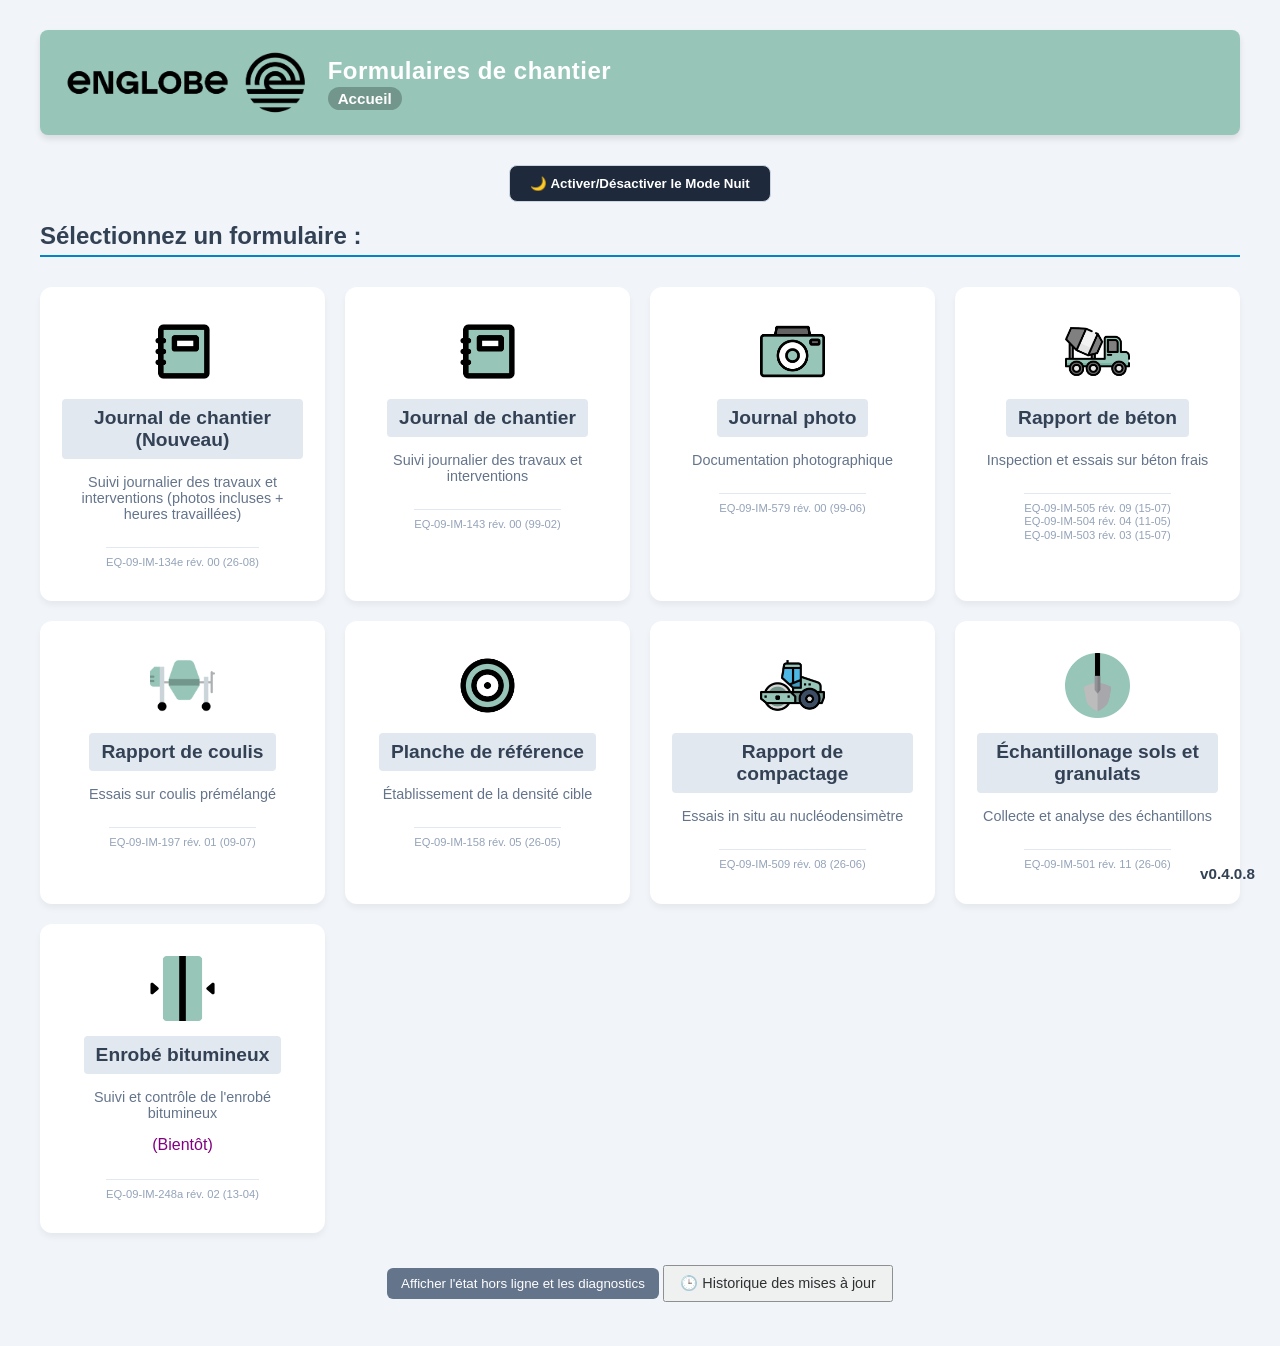
==== commit a788d5fd: "v0.4.0.8 - Compaction export fix" ====
--- a/index.html
+++ b/index.html
@@ -139,7 +139,7 @@
 </div>
 
 <div>
-    <span id="app-version" style="position: fixed; bottom: 15px; right: 15px; z-index: 9999; font-size: 0.95rem; font-weight: bold; padding: 3px 10px; border-radius: 12px; ">v0.4.0.7</span>
+    <span id="app-version" style="position: fixed; bottom: 15px; right: 15px; z-index: 9999; font-size: 0.95rem; font-weight: bold; padding: 3px 10px; border-radius: 12px; ">v0.4.0.8</span>
 </div>
 
 <div style="text-align: center; margin: 12px auto 24px;">
@@ -153,7 +153,7 @@
 </div>
  
 <script>
-    const APP_VERSION = 'v0.4.0.7';
+    const APP_VERSION = 'v0.4.0.8';
 
     if ('serviceWorker' in navigator) {
         window.addEventListener('load', () => {
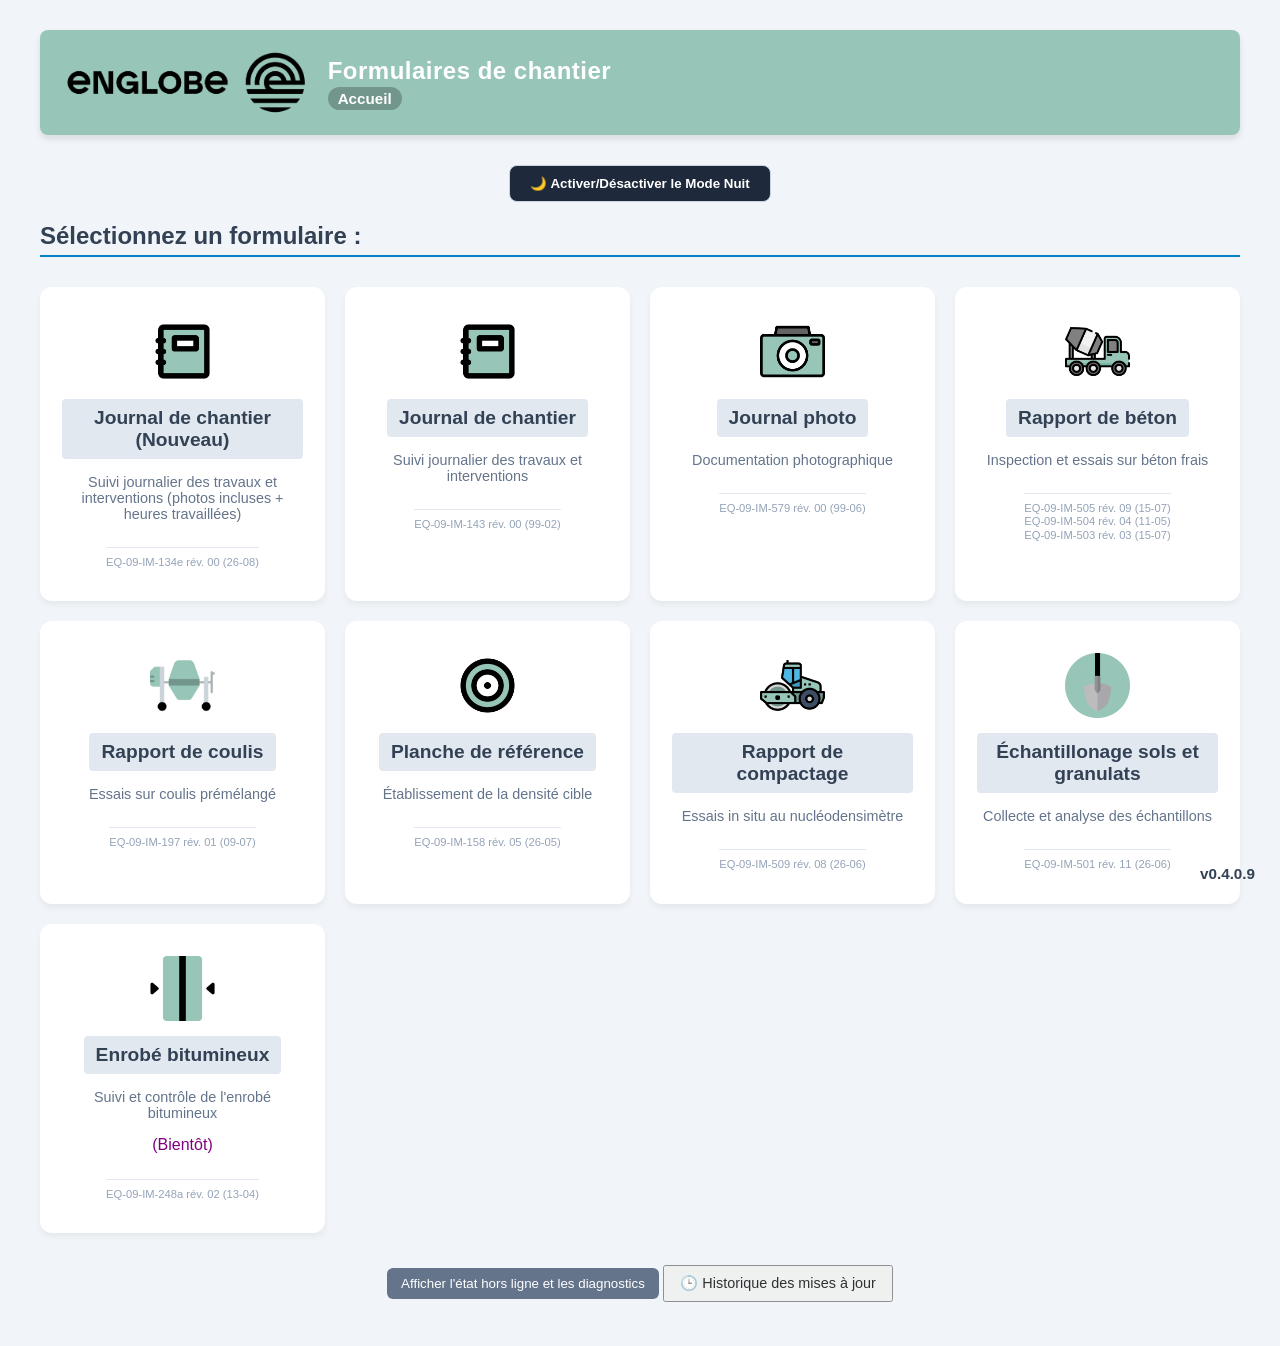
==== commit 6f210371: "v0.4.0.9 - Restoring Manifest.json file." ====
--- a/index.html
+++ b/index.html
@@ -139,7 +139,7 @@
 </div>
 
 <div>
-    <span id="app-version" style="position: fixed; bottom: 15px; right: 15px; z-index: 9999; font-size: 0.95rem; font-weight: bold; padding: 3px 10px; border-radius: 12px; ">v0.4.0.8</span>
+    <span id="app-version" style="position: fixed; bottom: 15px; right: 15px; z-index: 9999; font-size: 0.95rem; font-weight: bold; padding: 3px 10px; border-radius: 12px; ">v0.4.0.9</span>
 </div>
 
 <div style="text-align: center; margin: 12px auto 24px;">
@@ -153,7 +153,7 @@
 </div>
  
 <script>
-    const APP_VERSION = 'v0.4.0.8';
+    const APP_VERSION = 'v0.4.0.9';
 
     if ('serviceWorker' in navigator) {
         window.addEventListener('load', () => {
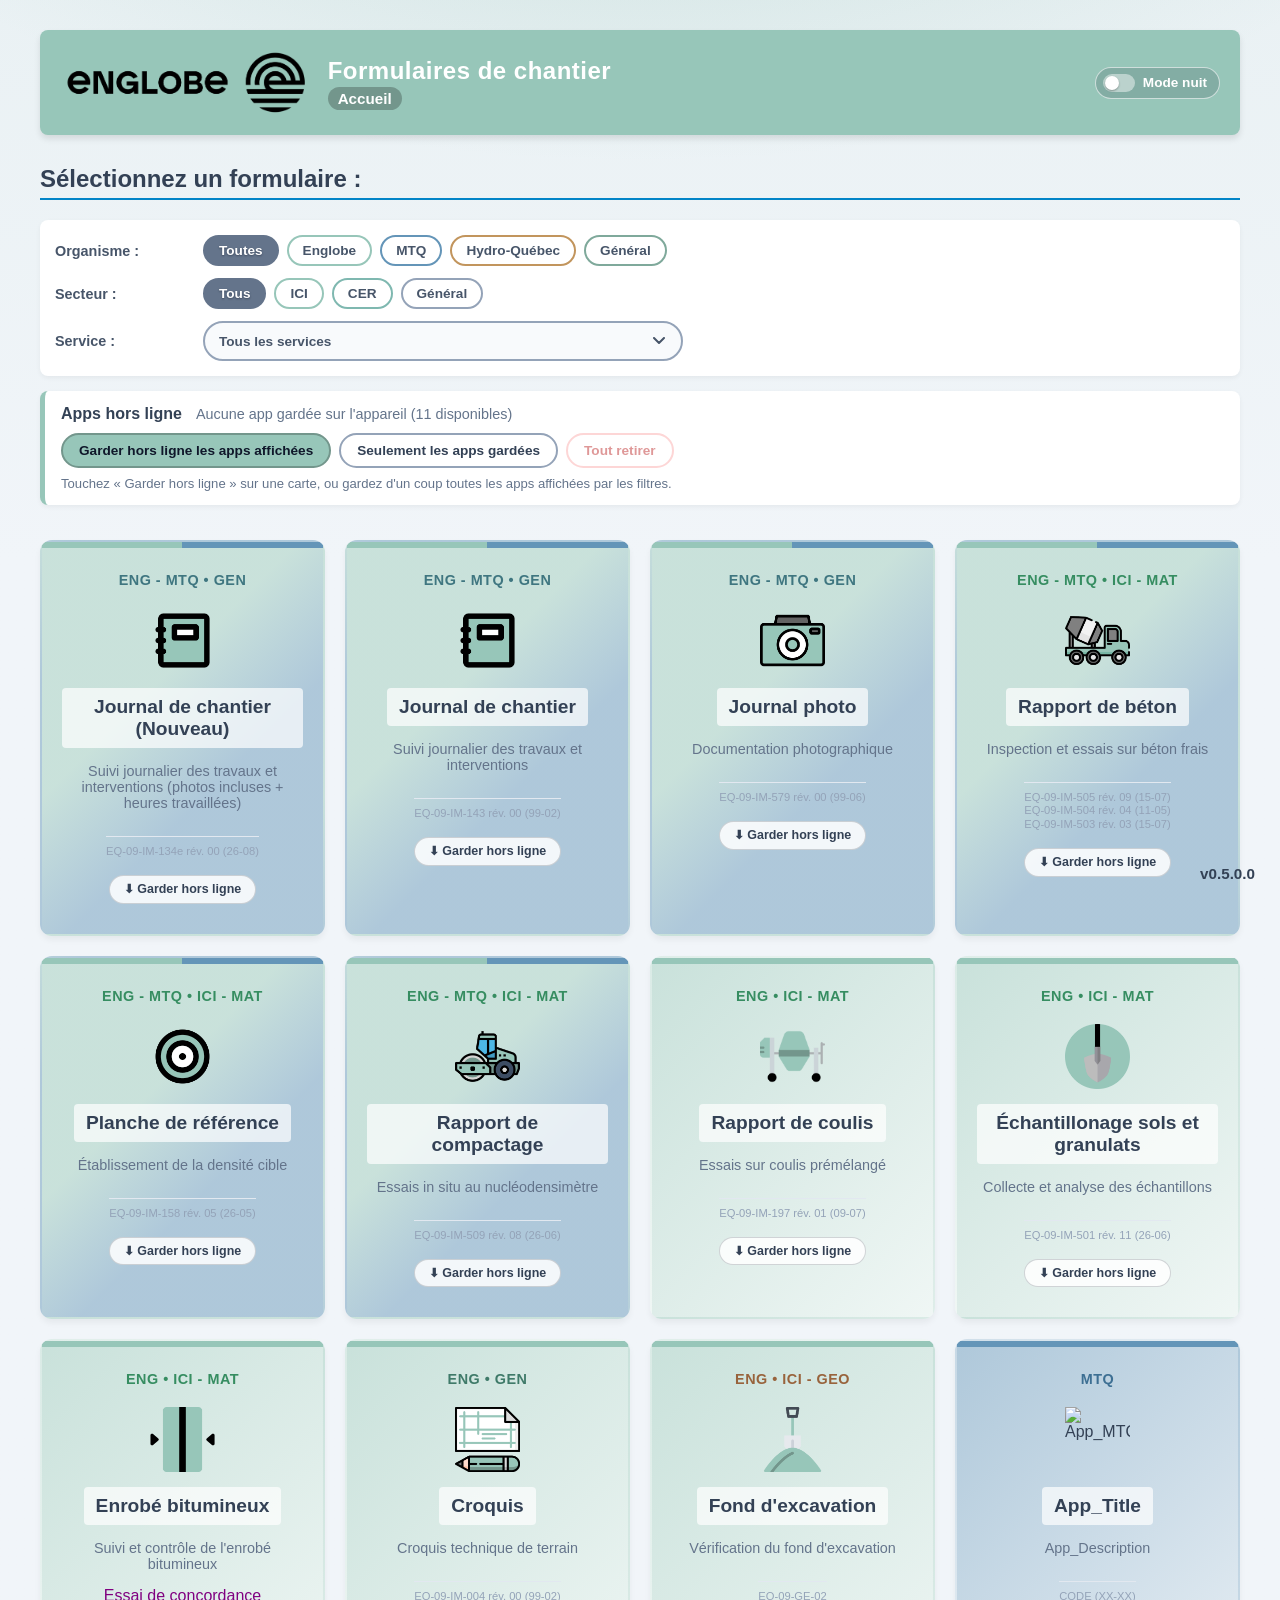
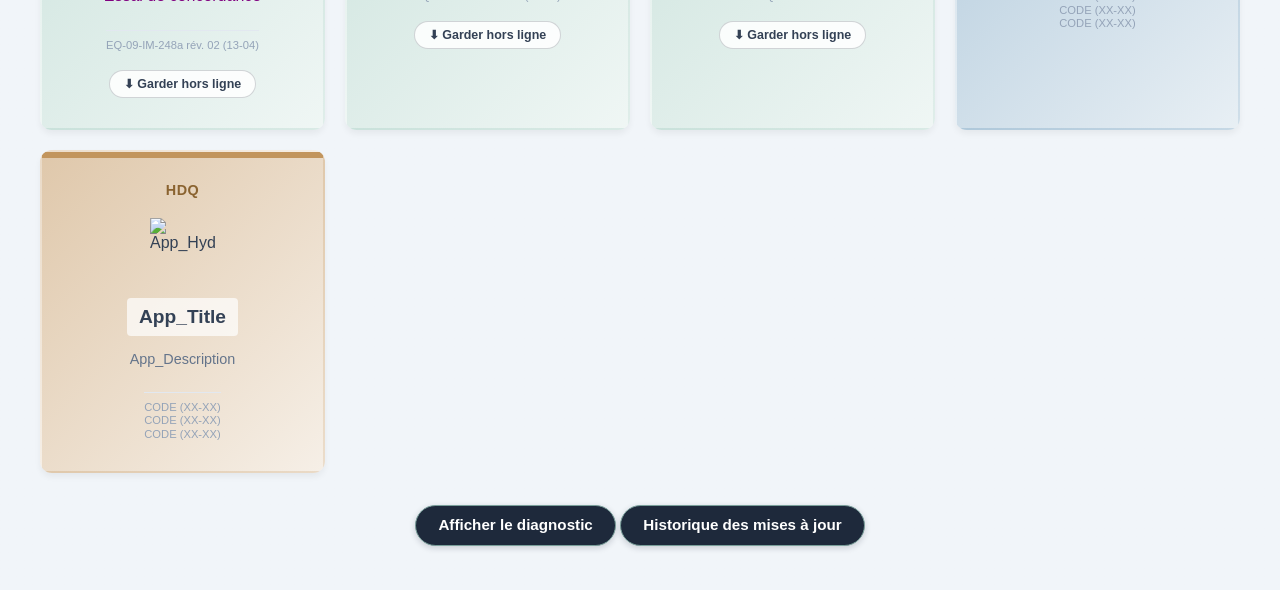
==== commit ddf2a176: "v0.5.0.0 - Freeze version of the project, with the new structure of the tree and the new shared file" ====
--- a/index.html
+++ b/index.html
@@ -5,155 +5,332 @@
     <meta name="viewport" content="width=device-width, initial-scale=1.0, maximum-scale=1.0, user-scalable=no">
     <title>Formulaires de chantier</title>
     
-    <link rel="stylesheet" href="styles.css?v=1.0.0.">
+    <link rel="stylesheet" href="shared/css/styles.css">
     <link rel="manifest" href="manifest.json">
     <link rel="apple-touch-icon" href="logo.png">
     <meta name="apple-mobile-web-app-capable" content="yes">
     <meta name="apple-mobile-web-app-status-bar-style" content="black-translucent">
     <meta name="apple-mobile-web-app-title" content="Chantier">
 </head>
-<body>
+<body data-brand-name="Englobe">
 
 <div id="app-container">
 
     <!-- En-tête avec la couleur #97c6b9 -->
-    <header style="display: flex; align-items: center; gap: 15px; background: #97c6b9; color: white; padding: 15px 20px; border-radius: 8px; margin-bottom: 30px; margin-top: 10px; box-shadow: 0 4px 6px rgba(0,0,0,0.1);">
-        <img src="[data-uri]" alt="Logo" style="height: 75px; padding: 5px; border-radius: 4px;"> 
+    <header style="display: flex; align-items: center; gap: 15px; background: var(--brand-primary, #97c6b9); color: white; padding: 15px 20px; border-radius: 8px; margin-bottom: 30px; margin-top: 10px; box-shadow: 0 4px 6px rgba(0,0,0,0.1);">
+        <img class="brand-logo" src="shared/img/logo_entete.png" alt="Englobe" alt="Logo" style="height: 75px; padding: 5px; border-radius: 4px;"> 
         <div style="display: flex; flex-direction: column; gap: 5px;">
             <h1 style="margin: 0; font-size: 1.5rem; letter-spacing: 0.5px;">Formulaires de chantier</h1>
             <div><span style="font-size: 0.95rem; font-weight: bold; background: #73968c; padding: 3px 10px; border-radius: 12px;">Accueil</span></div>
         </div>
+        <button type="button" id="dark-mode-toggle" class="hub-theme-toggle" onclick="toggleDarkMode()" aria-pressed="false" title="Mode nuit">
+            <span class="hub-theme-switch" aria-hidden="true"></span>
+            <span class="hub-theme-label">Mode nuit</span>
+        </button>
     </header>
 
-    <button onclick="toggleDarkMode()" style="text-align: center; margin-left: auto; margin-right: auto;background: #1e293b; color: white; border: 1px solid #cbd5e1; padding: 10px 20px; border-radius: 8px; font-weight: bold; cursor: pointer; display: flex; align-items: center; gap: 10px; margin-bottom: 20px;">
-    🌙 Activer/Désactiver le Mode Nuit
-    </button>
-
-    <h2 style="color: #334155; margin-bottom: 20px;">Sélectionnez un formulaire :</h2>
+    <h2 class="hub-heading">Sélectionnez un formulaire :</h2>
+
+
+    <!-- BARRE DE FILTRES (3 niveaux) -->
+    <div class="hub-filters">
+
+        <!-- Niveau 1 : Organisme -->
+        <div class="filter-row" role="group" aria-label="Filtrer par organisme">
+            <strong class="filter-label">Organisme :</strong>
+            <button type="button" class="filter-btn org-btn" data-org="all">Toutes</button>
+            <button type="button" class="filter-btn org-btn" data-org="eng">Englobe</button>
+            <button type="button" class="filter-btn org-btn" data-org="mtq">MTQ</button>
+            <button type="button" class="filter-btn org-btn" data-org="hdq">Hydro-Québec</button>
+            <button type="button" class="filter-btn org-btn" data-org="gen">Général</button>
+        </div>
+
+        <!-- Niveau 2 : Secteur (Englobe seulement) -->
+        <div class="filter-row englobe-only" id="secteur-row" role="group" aria-label="Filtrer par secteur Englobe">
+            <strong class="filter-label">Secteur :</strong>
+            <button type="button" class="filter-btn secteur-btn" data-secteur="all">Tous</button>
+            <button type="button" class="filter-btn secteur-btn" data-secteur="ici" title="Ingénierie, conception et inspection">ICI</button>
+            <button type="button" class="filter-btn secteur-btn" data-secteur="cer" title="Conseil en environnement et réhabilitation">CER</button>
+            <button type="button" class="filter-btn secteur-btn" data-secteur="gen">Général</button>
+        </div>
+
+        <!-- Niveau 3 : Service (Englobe seulement, menu déroulant limité au secteur choisi) -->
+        <div class="filter-row englobe-only" id="service-row">
+            <label class="filter-label" for="service-select">Service :</label>
+            <select id="service-select" class="filter-dropdown">
+                <option value="all">Tous les services</option>
+                <optgroup label="ICI" data-secteur="ici">
+                    <option value="acq">Acquisition de données</option>
+                    <option value="geo">Géosciences et géotechnique</option>
+                    <option value="gqa">Gestion de la qualité et des actifs</option>
+                    <option value="cmt">Ingénierie civile, municipale et transports</option>
+                    <option value="mat">Ingénierie et inspection des matériaux</option>
+                    <option value="bat">Science et ingénierie du bâtiment</option>
+                </optgroup>
+                <optgroup label="CER" data-secteur="cer">
+                    <option value="asa">Acceptabilité sociale</option>
+                    <option value="cli">Changements climatiques</option>
+                    <option value="eco">Écologie et milieux naturels</option>
+                    <option value="ees">Évaluation environnementale de site</option>
+                    <option value="sol">Gestion des sols contaminés</option>
+                    <option value="hyd">Hydrogéologie</option>
+                </optgroup>
+                <optgroup label="Transversal" data-secteur="gen">
+                    <option value="gen">Outils généraux</option>
+                </optgroup>
+            </select>
+        </div>
+    </div>
+
+    <!--
+    ==========================================================================
+    AJOUTER UNE NOUVELLE APPLICATION AU HUB
+    ==========================================================================
+    1. Placer l'application dans le dossier tree/ :
+         tree/<ORGANISME>/[<SECTEUR>/<SERVICE>/]<application>/index_<application>.html
+         tree/<ORGANISME>/[<SECTEUR>/<SERVICE>/]<application>/logo_<application>.png
+       (ex. : tree/ENG/ICI/MAT/Coulis/index_coulis.html pour Englobe,
+              tree/HYB/beton/index_beton.html pour une application hybride)
+       Le bouton Accueil de l'application peut simplement pointer vers
+       href="index.html" : master_setup.py le corrige (étape 4).
+
+    2. Copier le gabarit ci-dessous dans .dashboard-grid, dans la section
+       de son organisme, puis remplir les attributs :
+
+       data-org      Organismes, séparés par une espace :
+                       eng (Englobe), mtq (MTQ), hdq (Hydro-Québec), gen (Général)
+                       Hybride = plusieurs codes : "eng mtq", "eng hdq", "eng mtq hdq"
+       data-secteur  ici, cer ou gen   (secteurs Englobe)
+       data-service  ICI : acq, geo, gqa, cmt, mat, bat
+                     CER : asa, cli, eco, ees, sol, hyd
+                     Transversal : gen
+       card-tag      Organismes + secteur/service, sans jamais écrire HYB :
+                       "ENG • ICI - MAT", "ENG - MTQ • ICI - MAT", "ENG - MTQ • GEN"
+
+    3. Couleur de la carte (fond) : AUTOMATIQUE. styles.css remplit le fond
+       de la carte avec un dégradé diagonal de la couleur de l'organisme,
+       calculé à partir de data-org :
+         ENG #97c6b9   MTQ #6495b8   HDQ #c2955d   GEN #7fa99b
+         Hybride : dégradé diagonal entre les couleurs de chaque organisme
+                   (ex. "eng mtq" = vert sauge vers bleu acier)
+       La teinte est atténuée automatiquement en mode nuit. Il n'y a pas de
+       bordure colorée. Ne pas ajouter de style="background: ..." ni
+       style="border: ..." sur la carte : un style inline remplace la couleur
+       de l'organisme et casse le dégradé hybride.
+       La couleur du texte de card-tag suit le service (data-service).
+
+    4. Lancer master_setup.py depuis la racine du projet :
+         python master_setup.py
+       Il met à jour le lien de la carte dans ce Hub, le bouton Accueil de
+       l'application, les chemins vers shared/ et la liste de cache hors
+       ligne (sw_auto.js).
+
+    GABARIT :
+
+    <a href="tree/ENG/mon_app/index_mon_app.html" class="app-card"
+       data-org="eng" data-secteur="ici" data-service="mat">
+        <h5 class="card-tag">ENG • ICI - MAT</h5>
+        <img src="tree/ENG/mon_app/logo_mon_app.png" alt="Mon application" class="app-icon-img">
+        <h3 class="app-title">Titre de l'application</h3>
+        <p class="app-desc">Courte description</p>
+        <div style="margin-top: 10px; padding-top: 8px; border-top: 1px solid #e2e8f0; font-size: 0.7rem; color: #94a3b8; line-height: 1.2;">
+            EQ-09-IM-XXX rév. XX (AA-MM)
+        </div>
+    </a>
+    ==========================================================================
+    -->
 
     <div class="dashboard-grid">
-        
-        <!-- APPLICATION : JOURNAL NEW -->
-        <a href="index_journal.html" class="app-card">
-            <img src="logo_journal.png" alt="Journal_new" class="app-icon-img">
-            <h3 class="app-title">Journal de chantier (Nouveau)</h3>
-            <p class="app-desc">Suivi journalier des travaux et interventions (photos incluses + heures travaillées)</p>
-            <div style="margin-top: 10px; padding-top: 8px; border-top: 1px solid #e2e8f0; font-size: 0.7rem; color: #94a3b8; line-height: 1.2;">
-                EQ-09-IM-134e rév. 00 (26-08)
-            </div>
-        </a>
-
-        <!-- APPLICATION : JOURNAL OLD -->
-        <a href="index_journal_old.html" class="app-card">
-            <img src="logo_journal.png" alt="Journal_old" class="app-icon-img">
-            <h3 class="app-title">Journal de chantier</h3>
-            <p class="app-desc">Suivi journalier des travaux et interventions</p>
-            <div style="margin-top: 10px; padding-top: 8px; border-top: 1px solid #e2e8f0; font-size: 0.7rem; color: #94a3b8; line-height: 1.2;">
-                EQ-09-IM-143 rév. 00 (99-02)
-            </div>
-        </a>
-
-        <!-- APPLICATION : JOURNALPHOTO -->
-        <a href="index_photo.html" class="app-card">
-            <img src="logo_photo.png" alt="Journal_photo" class="app-icon-img">
-            <h3 class="app-title">Journal photo</h3>
-            <p class="app-desc">Documentation photographique</p>
-            <div style="margin-top: 10px; padding-top: 8px; border-top: 1px solid #e2e8f0; font-size: 0.7rem; color: #94a3b8; line-height: 1.2;">
-                EQ-09-IM-579 rév. 00 (99-06)
-            </div>
-        </a>
-        
-        <!-- APPLICATION : BÉTON -->
-        <a href="index_beton.html" class="app-card">
-            <img src="logo_beton.png" alt="Béton" class="app-icon-img">
-            <h3 class="app-title">Rapport de béton</h3>
-            <p class="app-desc">Inspection et essais sur béton frais</p>
-            <div style="margin-top: 10px; padding-top: 8px; border-top: 1px solid #e2e8f0; font-size: 0.7rem; color: #94a3b8; line-height: 1.2;">
-                EQ-09-IM-505 rév. 09 (15-07)<br>
-                EQ-09-IM-504 rév. 04 (11-05)<br>
-                EQ-09-IM-503 rév. 03 (15-07)
-            </div>
-        </a>
-
-        <!-- APPLICATION : BÉTON -->
-        <a href="index_coulis.html" class="app-card">
-            <img src="logo_coulis.png" alt="Béton" class="app-icon-img">
-            <h3 class="app-title">Rapport de coulis</h3>
-            <p class="app-desc">Essais sur coulis prémélangé</p>
-            <div style="margin-top: 10px; padding-top: 8px; border-top: 1px solid #e2e8f0; font-size: 0.7rem; color: #94a3b8; line-height: 1.2;">
-                EQ-09-IM-197 rév. 01 (09-07) 
-            </div>
-        </a>
-
-        <!-- APPLICATION : PLANCHE DE RÉFÉRENCE -->
-        <a href="index_planche.html" class="app-card">
-            <img src="logo_planche.png" alt="Planche" class="app-icon-img">
-            <h3 class="app-title">Planche de référence</h3>
-            <p class="app-desc">Établissement de la densité cible</p>
-            <div style="margin-top: 10px; padding-top: 8px; border-top: 1px solid #e2e8f0; font-size: 0.7rem; color: #94a3b8; line-height: 1.2;">
-                EQ-09-IM-158 rév. 05 (26-05)
-            </div>
-        </a>
-
-        <!-- APPLICATION : COMPACTAGE -->
-        <a href="index_compaction.html" class="app-card">
-            <img src="logo_compaction.png" alt="Compactage" class="app-icon-img">
-            <h3 class="app-title">Rapport de compactage</h3>
-            <p class="app-desc">Essais in situ au nucléodensimètre</p>
-            <div style="margin-top: 10px; padding-top: 8px; border-top: 1px solid #e2e8f0; font-size: 0.7rem; color: #94a3b8; line-height: 1.2;">
-                EQ-09-IM-509 rév. 08 (26-06)
-            </div>
-        </a>
-  
-        <!-- APPLICATION : ECHANTILLONAGE SOLS ET GRANULATS -->
-        <a href="index_echsolgra.html" class="app-card">
-            <img src="logo_echsolgra.png" alt="Échantillonage" class="app-icon-img">
-            <h3 class="app-title">Échantillonage sols et granulats</h3>
-            <p class="app-desc">Collecte et analyse des échantillons</p>
-            <div style="margin-top: 10px; padding-top: 8px; border-top: 1px solid #e2e8f0; font-size: 0.7rem; color: #94a3b8; line-height: 1.2;">
-                EQ-09-IM-501 rév. 11 (26-06)
-            </div>
-        </a>
-
-        <!-- APPLICATION : PAVAGE -->
-        <a href="index_pavage.html" class="app-card">  
-            <img src="logo_enrob.png" alt="Pavage" class="app-icon-img">
-            <h3 class="app-title">Enrobé bitumineux</h3>
-            <p class="app-desc">Suivi et contrôle de l'enrobé bitumineux</p>
-            <span style="color:purple">(Bientôt)</span>
-            <div style="margin-top: 10px; padding-top: 8px; border-top: 1px solid #e2e8f0; font-size: 0.7rem; color: #94a3b8; line-height: 1.2;">
-                EQ-09-IM-248a rév. 02 (13-04)
-            </div>
-        </a>
-
-    
-
-        <!-- PLACEHOLDER : NOUVELLE APPLICATION --> <!--
-        <a href="javascript:void(0)" class="app-card new-app-card" style="cursor: default;">
-            <div class="app-icon-img" style="display:flex; justify-content:center; align-items:center; font-size: 3rem; color: #94a3b8;">➕</div>
-            <h3 class="app-title" style="color: #64748b;">Nouveau Formulaire</h3>
-            <p class="app-desc">Emplacement pour une future application</p>
-        </a> -->
+
+
+        <!-- ENGLOBE + MTQ : OUTILS GÉNÉRAUX -->
+
+            <!-- APPLICATION : JOURNAL NEW -->
+            <a href="tree/GEN/journal/index_journal.html" class="app-card" data-org="eng mtq" data-secteur="gen" data-service="gen">
+                <h5 class="card-tag">ENG - MTQ • GEN</h5>
+                <img src="tree/GEN/journal/logo_journal.png" alt="Journal_new" class="app-icon-img">
+                <h3 class="app-title">Journal de chantier (Nouveau)</h3>
+                <p class="app-desc">Suivi journalier des travaux et interventions (photos incluses + heures travaillées)</p>
+                <div style="margin-top: 10px; padding-top: 8px; border-top: 1px solid #e2e8f0; font-size: 0.7rem; color: #94a3b8; line-height: 1.2;">
+                    EQ-09-IM-134e rév. 00 (26-08)
+                </div>
+            </a>
+
+
+        <!-- ENGLOBE + MTQ -->
+
+            <!-- APPLICATION : JOURNAL OLD -->
+            <a href="tree/HYB/journal/index_journal_old.html" class="app-card" data-org="eng mtq" data-secteur="gen" data-service="gen">
+                <h5 class="card-tag">ENG - MTQ • GEN</h5>
+                <img src="tree/HYB/journal/logo_journal.png" alt="Journal_old" class="app-icon-img">
+                <h3 class="app-title">Journal de chantier</h3>
+                <p class="app-desc">Suivi journalier des travaux et interventions</p>
+                <div style="margin-top: 10px; padding-top: 8px; border-top: 1px solid #e2e8f0; font-size: 0.7rem; color: #94a3b8; line-height: 1.2;">
+                    EQ-09-IM-143 rév. 00 (99-02)
+                </div>
+            </a>
+
+            <!-- APPLICATION : JOURNALPHOTO -->
+            <a href="tree/HYB/journal_photo/index_photo.html" class="app-card" data-org="eng mtq" data-secteur="gen" data-service="gen">
+                <h5 class="card-tag">ENG - MTQ • GEN</h5>
+                <img src="tree/HYB/journal_photo/logo_photo.png" alt="Journal_photo" class="app-icon-img">
+                <h3 class="app-title">Journal photo</h3>
+                <p class="app-desc">Documentation photographique</p>
+                <div style="margin-top: 10px; padding-top: 8px; border-top: 1px solid #e2e8f0; font-size: 0.7rem; color: #94a3b8; line-height: 1.2;">
+                    EQ-09-IM-579 rév. 00 (99-06)
+                </div>
+            </a>
+
+            <!-- APPLICATION : BÉTON -->
+            <a href="tree/HYB/beton/index_beton.html" class="app-card" data-org="eng mtq" data-secteur="ici" data-service="mat">
+                <h5 class="card-tag">ENG - MTQ • ICI - MAT</h5>
+                <img src="tree/HYB/beton/logo_beton.png" alt="Béton" class="app-icon-img">
+                <h3 class="app-title">Rapport de béton</h3>
+                <p class="app-desc">Inspection et essais sur béton frais</p>
+                <div style="margin-top: 10px; padding-top: 8px; border-top: 1px solid #e2e8f0; font-size: 0.7rem; color: #94a3b8; line-height: 1.2;">
+                    EQ-09-IM-505 rév. 09 (15-07)<br>
+                    EQ-09-IM-504 rév. 04 (11-05)<br>
+                    EQ-09-IM-503 rév. 03 (15-07)
+                </div>
+            </a>
+
+            <!-- APPLICATION : PLANCHE DE RÉFÉRENCE -->
+            <a href="tree/HYB/planche/index_planche.html" class="app-card" data-org="eng mtq" data-secteur="ici" data-service="mat">
+                <h5 class="card-tag">ENG - MTQ • ICI - MAT</h5>
+                <img src="tree/HYB/planche/logo_planche.png" alt="Planche" class="app-icon-img">
+                <h3 class="app-title">Planche de référence</h3>
+                <p class="app-desc">Établissement de la densité cible</p>
+                <div style="margin-top: 10px; padding-top: 8px; border-top: 1px solid #e2e8f0; font-size: 0.7rem; color: #94a3b8; line-height: 1.2;">
+                    EQ-09-IM-158 rév. 05 (26-05)
+                </div>
+            </a>
+
+            <!-- APPLICATION : COMPACTAGE -->
+            <a href="tree/HYB/compaction/index_compaction.html" class="app-card" data-org="eng mtq" data-secteur="ici" data-service="mat">
+                <h5 class="card-tag">ENG - MTQ • ICI - MAT</h5>
+                <img src="tree/HYB/compaction/logo_compaction.png" alt="Compactage" class="app-icon-img">
+                <h3 class="app-title">Rapport de compactage</h3>
+                <p class="app-desc">Essais in situ au nucléodensimètre</p>
+                <div style="margin-top: 10px; padding-top: 8px; border-top: 1px solid #e2e8f0; font-size: 0.7rem; color: #94a3b8; line-height: 1.2;">
+                    EQ-09-IM-509 rév. 08 (26-06)
+                </div>
+            </a>
+
+
+        <!-- ENGLOBE -->
+
+            <!-- APPLICATION : COULIS -->
+            <a href="tree/ENG/ICI/MAT/Coulis/index_coulis.html" class="app-card" data-org="eng" data-secteur="ici" data-service="mat">
+                <h5 class="card-tag">ENG • ICI - MAT</h5>
+                <img src="tree/ENG/ICI/MAT/Coulis/logo_coulis.png" alt="Béton" class="app-icon-img">
+                <h3 class="app-title">Rapport de coulis</h3>
+                <p class="app-desc">Essais sur coulis prémélangé</p>
+                <div style="margin-top: 10px; padding-top: 8px; border-top: 1px solid #e2e8f0; font-size: 0.7rem; color: #94a3b8; line-height: 1.2;">
+                    EQ-09-IM-197 rév. 01 (09-07)
+                </div>
+            </a>
+
+
+
+            <!-- APPLICATION : ECHANTILLONAGE SOLS ET GRANULATS -->
+            <a href="tree/ENG/ICI/MAT/Ech_sol_gran/index_echsolgra.html" class="app-card" data-org="eng" data-secteur="ici" data-service="mat">
+                <h5 class="card-tag">ENG • ICI - MAT</h5>
+                <img src="tree/ENG/ICI/MAT/Ech_sol_gran/logo_echsolgra.png" alt="Échantillonage" class="app-icon-img">
+                <h3 class="app-title">Échantillonage sols et granulats</h3>
+                <p class="app-desc">Collecte et analyse des échantillons</p>
+                <div style="margin-top: 10px; padding-top: 8px; border-top: 1px solid #e2e8f0; font-size: 0.7rem; color: #94a3b8; line-height: 1.2;">
+                    EQ-09-IM-501 rév. 11 (26-06)
+                </div>
+            </a>
+
+            <!-- APPLICATION : PAVAGE -->
+            <a href="tree/ENG/ICI/MAT/Pavage/index_pavage.html" class="app-card" data-org="eng" data-secteur="ici" data-service="mat">
+                <h5 class="card-tag">ENG • ICI - MAT</h5>
+                <img src="tree/ENG/ICI/MAT/Pavage/logo_enrob.png" alt="Pavage" class="app-icon-img">
+                <h3 class="app-title">Enrobé bitumineux</h3>
+                <p class="app-desc">Suivi et contrôle de l'enrobé bitumineux</p>
+                <span style="color:purple">Essai de concordance</span>
+                <div style="margin-top: 10px; padding-top: 8px; border-top: 1px solid #e2e8f0; font-size: 0.7rem; color: #94a3b8; line-height: 1.2;">
+                    EQ-09-IM-248a rév. 02 (13-04)
+                </div>
+            </a>
+
+
+            <!-- APPLICATION : CROQUIS -->
+            <a href="tree/ENG/croquis/index_croquis.html" class="app-card" data-org="eng" data-secteur="gen" data-service="gen">
+                <h5 class="card-tag">ENG • GEN</h5>
+                <img src="tree/ENG/croquis/logo_croquis.png" alt="Croquis" class="app-icon-img">
+                <h3 class="app-title">Croquis</h3>
+                <p class="app-desc">Croquis technique de terrain</p>
+                <div style="margin-top: 10px; padding-top: 8px; border-top: 1px solid #e2e8f0; font-size: 0.7rem; color: #94a3b8; line-height: 1.2;">
+                    EQ-09-IM-004 rév. 00 (99-02)
+                </div>
+            </a>
+
+
+            <!-- APPLICATION : FOND D'EXCAVATION -->
+            <a href="tree/ENG/ICI/GEO/fond-excav/index_fond-excav.html" class="app-card" data-org="eng" data-secteur="ici" data-service="geo">
+                <h5 class="card-tag">ENG • ICI - GEO</h5>
+                <img src="tree/ENG/ICI/GEO/fond-excav/logo_fond-excav.png" alt="Fond d'excavation" class="app-icon-img">
+                <h3 class="app-title">Fond d'excavation</h3>
+                <p class="app-desc">Vérification du fond d'excavation</p>
+                <div style="margin-top: 10px; padding-top: 8px; border-top: 1px solid #e2e8f0; font-size: 0.7rem; color: #94a3b8; line-height: 1.2;">
+                    EQ-09-GE-02
+                </div>
+            </a>
+
+
+        <!-- MINISTÈRE DES TRANSPORT QUEBEC -->
+
+            <!-- PLACEHOLDER : NOUVELLE APPLICATION -->
+            <a href="javascript:void(0);" class="app-card" data-org="mtq" data-secteur="gen" data-service="gen">
+                <h5 class="card-tag">MTQ</h5>
+                <img src="" alt="App_MTQ" class="app-icon-img">
+                <h3 class="app-title">App_Title</h3>
+                <p class="app-desc">App_Description</p>
+                <div style="margin-top: 10px; padding-top: 8px; border-top: 1px solid #e2e8f0; font-size: 0.7rem; color: #94a3b8; line-height: 1.2;">
+                    CODE (XX-XX)<br>
+                    CODE (XX-XX)<br>
+                    CODE (XX-XX)
+                </div>
+            </a>
+
+
+        <!-- HYDRO-QUÉBEC -->
+
+            <!-- PLACEHOLDER : NOUVELLE APPLICATION -->
+            <a href="javascript:void(0);" class="app-card" data-org="hdq" data-secteur="gen" data-service="gen">
+                <h5 class="card-tag">HDQ</h5>
+                <img src="" alt="App_Hydro" class="app-icon-img">
+                <h3 class="app-title">App_Title</h3>
+                <p class="app-desc">App_Description</p>
+                <div style="margin-top: 10px; padding-top: 8px; border-top: 1px solid #e2e8f0; font-size: 0.7rem; color: #94a3b8; line-height: 1.2;">
+                    CODE (XX-XX)<br>
+                    CODE (XX-XX)<br>
+                    CODE (XX-XX)
+                </div>
+            </a>
+
 
     </div>
+    <p class="filter-empty" hidden>Aucun formulaire ne correspond à ces filtres.</p>
 </div>
 
 <div>
-    <span id="app-version" style="position: fixed; bottom: 15px; right: 15px; z-index: 9999; font-size: 0.95rem; font-weight: bold; padding: 3px 10px; border-radius: 12px; ">v0.4.0.9</span>
+    <span id="app-version" style="position: fixed; bottom: 15px; right: 15px; z-index: 9999; font-size: 0.95rem; font-weight: bold; padding: 3px 10px; border-radius: 12px; ">v0.5.0.0</span>
 </div>
 
 <div style="text-align: center; margin: 12px auto 24px;">
-    <button id="diagnostics-toggle" type="button" onclick="toggleDiagnostics()" style="background: #64748b; color: white; padding: 8px 14px; border-radius: 6px; border: none; cursor: pointer;">
-        Afficher l'état hors ligne et les diagnostics
-    </button>
-    <div id="diagnostics-panel" hidden style="max-width: 620px; margin: 12px auto 0; padding: 12px; text-align: left; background: #f1f5f9; color: #334155; border-radius: 6px; font-size: 0.9rem; white-space: pre-line;"></div>
+    <button id="diagnostics-toggle" type="button" onclick="toggleDiagnostics()">Afficher le diagnostic</button>
+    <!-- Diagnostic de l'appareil : rempli par shared/js/hub_hors_ligne.js (géré par SFGEN) -->
+    <div id="diagnostics-panel" class="hub-diag" hidden></div>
     <button onclick="window.location.href='changelog.html'" style="margin-top: 10px; font-size: 0.9em; padding: 8px 15px; opacity: 0.8;">
-    🕒 Historique des mises à jour
+    Historique des mises à jour
     </button>
 </div>
  
 <script>
-    const APP_VERSION = 'v0.4.0.9';
+    const APP_VERSION = 'v0.5.0.0';
 
     if ('serviceWorker' in navigator) {
         window.addEventListener('load', () => {
@@ -162,96 +339,8 @@
         });
     }
 
-    async function toggleDiagnostics() {
-        const panel = document.getElementById('diagnostics-panel');
-        const button = document.getElementById('diagnostics-toggle');
-        if (!panel || !button) return;
-
-        if (!panel.hidden) {
-            panel.hidden = true;
-            button.textContent = "Afficher l'état hors ligne et les diagnostics";
-            return;
-        }
-
-        panel.hidden = false;
-        button.textContent = "Masquer l'état hors ligne et les diagnostics";
-        panel.textContent = "Vérification de l'état de l'application...";
-
-        const lines = [
-            `Version de l'application : ${APP_VERSION}`,
-            `Connexion réseau : ${navigator.onLine ? "En ligne" : "Hors ligne"}`,
-            `Service Worker : ${'serviceWorker' in navigator ? "Disponible" : "Non disponible"}`
-        ];
-
-        if ('serviceWorker' in navigator) {
-            const registration = await navigator.serviceWorker.getRegistration();
-            lines.push(`Service Worker actif : ${registration && registration.active ? registration.active.state : "Non actif"}`);
-            lines.push(`Page contrôlée : ${navigator.serviceWorker.controller ? "Oui" : "Non"}`);
-        }
-
-        if ('caches' in window) {
-            const cacheNames = await caches.keys();
-            lines.push(`Caches disponibles : ${cacheNames.length ? cacheNames.join(", ") : "Aucun"}`);
-            const appCacheName = cacheNames.find((name) => name.startsWith('hub-inspection-'));
-            if (appCacheName) {
-                const appCache = await caches.open(appCacheName);
-                lines.push(`Fichiers en cache : ${(await appCache.keys()).length}`);
-            } else {
-                lines.push("Fichiers en cache : Aucun cache de l'application");
-            }
-        }
-
-        const reportConfigs = [
-            ["Rapports béton", ["englobe_"]],
-            ["Rapports coulis", ["COULIS_"]],
-            ["Rapports pavage", ["PAVAGE_"]],
-            ["Rapports compactage", ["compactage_"]],
-            ["Rapports planche", ["planche_"]],
-            ["Rapports échantillonnage", ["echsolgra_"]]
-        ];
-
-        reportConfigs.forEach(([label, prefixes]) => {
-            let count = 0;
-            for (let i = 0; i < localStorage.length; i += 1) {
-                const key = localStorage.key(i);
-                if (!key) continue;
-                
-                if (prefixes.some((prefix) => key.startsWith(prefix))) {
-                    count += 1;
-                    continue;
-                }
-                
-                if (key.startsWith("ID_")) {
-                    try {
-                        const report = JSON.parse(localStorage.getItem(key));
-                        if (report && typeof report.displayName === "string") {
-                            // Vérification spécifique selon le type de rapport dans le nom d'affichage
-                            const name = report.displayName;
-                            if (label === "Rapports béton" && name.includes("_CONC-") === false && name.includes("_COULIS_") === false) count += 1;
-                            else if (label === "Rapports coulis" && name.includes("_COULIS_")) count += 1;
-                            else if (label === "Rapports pavage" && name.includes("PAVAGE")) count += 1;
-                            else if (prefixes.some((prefix) => name.startsWith(prefix))) count += 1;
-                        }
-                    } catch (error) {
-                        console.warn("Rapport ignoré dans le diagnostic", key, error);
-                    }
-                }
-            }
-            lines.push(`${label} : ${count}`);
-        });
-
-        if (navigator.storage && navigator.storage.estimate) {
-            const estimate = await navigator.storage.estimate();
-            const usedMb = ((estimate.usage || 0) / 1024 / 1024).toFixed(2);
-            const quotaMb = estimate.quota ? (estimate.quota / 1024 / 1024).toFixed(0) : "?";
-            lines.push(`Stockage local utilisé : ${usedMb} Mo / ${quotaMb} Mo`);
-            if (estimate.quota && estimate.usage / estimate.quota >= 0.8) {
-                lines.push("AVERTISSEMENT : le stockage local dépasse 80 % de la capacité estimée.");
-            }
-        }
-
-        panel.textContent = lines.join("\n");
-    }
+    // toggleDiagnostics() (bouton « Afficher le diagnostic ») : voir shared/js/hub_hors_ligne.js,
+    // géré par SFGEN (apps gardées, rapports sauvegardés par app, stockage, mise à jour).
 
     async function forceAppUpdate() {
     if (!navigator.onLine) {
@@ -344,6 +433,8 @@
         if (localStorage.getItem('darkMode') === 'enabled') {
             document.body.classList.add('dark-mode');
         }
+        const themeToggle = document.getElementById('dark-mode-toggle');
+        if (themeToggle) themeToggle.setAttribute('aria-pressed', document.body.classList.contains('dark-mode'));
         const updateResult = sessionStorage.getItem('updateResult');
         if (updateResult) {
             sessionStorage.removeItem('updateResult');
@@ -361,6 +452,8 @@
         
         // Sauvegarde le choix dans la tablette
         localStorage.setItem('darkMode', isDark ? 'enabled' : 'disabled');
+        const themeToggle = document.getElementById('dark-mode-toggle');
+        if (themeToggle) themeToggle.setAttribute('aria-pressed', isDark);
         
         // Si vous avez gardé la fonction Toast, on peut l'utiliser !
         if (typeof showToast === "function") {
@@ -369,7 +462,133 @@
     }
 
 
+document.addEventListener('DOMContentLoaded', () => {
+    const orgBtns = document.querySelectorAll('.org-btn');
+    const secteurBtns = document.querySelectorAll('.secteur-btn');
+    const serviceSelect = document.getElementById('service-select');
+    const serviceGroups = serviceSelect.querySelectorAll('optgroup');
+    const englobeRows = document.querySelectorAll('.filter-row.englobe-only');
+    const appCards = document.querySelectorAll('.app-card');
+    const emptyMsg = document.querySelector('.filter-empty');
+
+    // Organismes pour lesquels les niveaux Secteur / Service (propres à Englobe) s'appliquent
+    const ENGLOBE_SCOPES = ['all', 'eng', 'gen'];
+
+    // Lecture/écriture protégées (navigation privée, stockage bloqué)
+    function readFilter(key, allowedValues) {
+        try {
+            const value = localStorage.getItem(key);
+            // Ignorer une valeur périmée qui ne correspond plus à aucun choix
+            if (value && allowedValues.includes(value)) return value;
+        } catch (e) { /* stockage indisponible */ }
+        return 'all';
+    }
+    function saveFilter(key, value) {
+        try { localStorage.setItem(key, value); } catch (e) { /* stockage indisponible */ }
+    }
+
+    // Secteur auquel appartient un service (optgroup parent ; 'all' pour "Tous les services")
+    function secteurOfService(service) {
+        const option = [...serviceSelect.options].find(opt => opt.value === service);
+        const group = option && option.closest('optgroup');
+        return (group && group.dataset.secteur) || 'all';
+    }
+
+    // 1. Récupérer le dernier filtre utilisé ou mettre 'all' par défaut
+    let activeOrg = readFilter('hub_filter_org', [...orgBtns].map(btn => btn.dataset.org));
+    let activeSecteur = readFilter('hub_filter_secteur', [...secteurBtns].map(btn => btn.dataset.secteur));
+    let activeService = readFilter('hub_filter_service', [...serviceSelect.options].map(opt => opt.value));
+
+    function setActive(buttons, attr, value) {
+        buttons.forEach(btn => {
+            const isActive = btn.dataset[attr] === value;
+            btn.classList.toggle('active', isActive);
+            btn.setAttribute('aria-pressed', isActive);
+        });
+    }
+
+    function updateFilters() {
+        // Un service hors du secteur choisi n'a plus de sens : revenir à "Tous"
+        if (activeSecteur !== 'all' && activeService !== 'all'
+            && secteurOfService(activeService) !== activeSecteur) {
+            activeService = 'all';
+        }
+
+        saveFilter('hub_filter_org', activeOrg);
+        saveFilter('hub_filter_secteur', activeSecteur);
+        saveFilter('hub_filter_service', activeService);
+
+        // MTQ et Hydro-Québec : Secteur et Service grisés et ignorés
+        const englobeScope = ENGLOBE_SCOPES.includes(activeOrg);
+        englobeRows.forEach(row => {
+            row.classList.toggle('filter-row-disabled', !englobeScope);
+            row.setAttribute('aria-disabled', !englobeScope);
+            row.querySelectorAll('button, select').forEach(ctrl => { ctrl.disabled = !englobeScope; });
+        });
+
+        // Ne proposer que les services du secteur choisi. On masque ET on désactive
+        // l'optgroup : Safari iOS ignore "hidden" sur les éléments d'un <select>.
+        serviceGroups.forEach(group => {
+            const outOfSecteur = activeSecteur !== 'all' && group.dataset.secteur !== activeSecteur;
+            group.hidden = outOfSecteur;
+            group.disabled = outOfSecteur;
+        });
+
+        // Mettre à jour l'UI des boutons et du menu
+        setActive(orgBtns, 'org', activeOrg);
+        setActive(secteurBtns, 'secteur', activeSecteur);
+        serviceSelect.value = activeService;
+        // Bordure du menu à la couleur du service choisi (voir styles.css)
+        serviceSelect.dataset.service = activeService;
+
+        // Filtrer les cartes
+        let visibleCount = 0;
+        appCards.forEach(card => {
+            // data-org peut contenir plusieurs organismes ("eng mtq", "eng hdq",
+            // "eng mtq hdq") : la carte hybride apparaît sous chacun d'eux.
+            const orgList = (card.dataset.org || '').split(/\s+/).filter(Boolean);
+
+            const matchOrg = activeOrg === 'all' || orgList.includes(activeOrg) || orgList.includes('gen');
+            const matchSecteur = !englobeScope || activeSecteur === 'all' || card.dataset.secteur === activeSecteur;
+            const matchService = !englobeScope || activeService === 'all' || card.dataset.service === activeService;
+
+            const visible = matchOrg && matchSecteur && matchService;
+            card.classList.toggle('is-filtered-out', !visible);
+            if (visible) visibleCount += 1;
+        });
+
+        if (emptyMsg) emptyMsg.hidden = visibleCount > 0;
+    }
+
+    // 2. Attacher les événements de clics
+    orgBtns.forEach(btn => {
+        btn.addEventListener('click', () => {
+            activeOrg = btn.dataset.org;
+            updateFilters();
+        });
+    });
+
+    secteurBtns.forEach(btn => {
+        btn.addEventListener('click', () => {
+            activeSecteur = btn.dataset.secteur;
+            updateFilters();
+        });
+    });
+
+    serviceSelect.addEventListener('change', () => {
+        activeService = serviceSelect.value;
+        updateFilters();
+    });
+
+    // 3. Lancer le filtre au chargement
+    updateFilters();
+});
+
+    
+
+
 </script>
 
+<script src="shared/js/hub_hors_ligne.js"></script>
 </body>
 </html>
--- a/shared/css/styles.css
+++ b/shared/css/styles.css
@@ -0,0 +1,1521 @@
+/* ========================================= */
+/* VARIABLES ET RÉINITIALISATION GLOBALE     */
+/* ========================================= */
+:root {
+    --primary: #0284c7;      
+    --primary-hover: #0369a1;
+    --success: #16a34a;      
+    --success-bg: #f0fdf4;
+    --warning: #b45309;      
+    --danger: #dc2626;       
+    --danger-bg: #fef2f2;
+    --temoin: #8b5cf6;       
+    --temoin-bg: #faf5ff;
+    --bg-page: #f1f5f9;      
+    --bg-card: #ffffff;
+    --border: #cbd5e1;
+    --text-main: #334155;
+    --text-muted: #64748b;
+}
+
+* {
+    box-sizing: border-box;
+    margin: 0;
+    padding: 0;
+    font-family: 'Segoe UI', Roboto, Helvetica, Arial, sans-serif;
+}
+
+body {
+    background-color: var(--bg-page);
+    color: var(--text-main);
+    padding: 20px;
+    font-size: 16px; 
+}
+
+#app-container {
+    max-width: 1200px; 
+    margin: 0 auto;
+    background: transparent;
+}
+
+/* ========================================= */
+/* TYPOGRAPHIE ET EN-TÊTES                   */
+/* ========================================= */
+
+/* Empêche les en-têtes principaux de devenir gris/noirs en Mode Nuit */
+body.dark-mode header {
+    background-color: var(--brand-primary, #97c6b9) !important;
+    color: white !important;
+}
+
+h2 {
+    color: var(--primary);
+    margin-bottom: 15px;
+    font-size: 1.5rem;
+    border-bottom: 2px solid var(--primary);
+    padding-bottom: 5px;
+}
+
+h3 {
+    color: var(--text-main);
+    margin-bottom: 15px;
+    font-size: 1.2rem;
+    background-color: #e2e8f0;
+    padding: 8px 12px;
+    border-radius: 4px;
+}
+
+h4 {
+    font-size: 1rem;
+    color: var(--text-main);
+}
+
+/* ========================================= */
+/* BARRE DE NAVIGATION (ONGLETS)             */
+/* ========================================= */
+#form-navigation {
+    display: flex;
+    gap: 10px;
+    background: var(--bg-card);
+    padding: 12px;
+    border-radius: 8px;
+    box-shadow: 0 2px 4px rgba(0,0,0,0.05);
+}
+
+.tab-btn {
+    flex: 1;
+    padding: 12px 20px;
+    font-size: 1.1rem;
+    font-weight: bold;
+    color: #1e293b;
+    background-color: #cbd5e1; 
+    border: 2px solid #94a3b8;
+    border-radius: 6px;
+    cursor: pointer;
+    transition: all 0.2s;
+}
+
+.tab-btn.active, .tab-btn:hover {
+    background-color: var(--primary);
+    color: white;
+    border-color: var(--primary);
+}
+
+/* ========================================= */
+/* SECTIONS ET CARTES (FORMULAIRES)          */
+/* ========================================= */
+.tab-section {
+    background: var(--bg-card);
+    padding: 25px;
+    border-radius: 8px;
+    box-shadow: 0 4px 6px rgba(0,0,0,0.05);
+}
+
+.form-section {
+    margin-bottom: 30px;
+    padding: 15px;
+    border: 1px solid var(--border);
+    border-radius: 6px;
+    background: #f8fafc;
+}
+
+/* ========================================= */
+/* GRILLES ET ALIGNEMENTS                    */
+/* ========================================= */
+.grid-2 {
+    display: grid;
+    grid-template-columns: 1fr 1fr;
+    gap: 20px;
+}
+
+/* ========================================= */
+/* INPUTS ET CONTRÔLES                       */
+/* ========================================= */
+.input-group {
+    display: flex;
+    flex-direction: column;
+    justify-content: flex-end; /* Force l'input à rester aligné vers le bas */
+    height: 100%; /* Permet d'utiliser tout l'espace disponible de la grille */
+    margin-bottom: 15px;
+}
+
+.input-group label {
+    display: block;
+    font-weight: bold;
+    margin-bottom: 5px;
+    color: var(--text-main);
+    font-size: 0.95rem;
+    text-align: left;
+}
+
+input[type="text"],
+input[type="number"],
+input[type="date"],
+input[type="time"],
+select,
+textarea {
+    width: 100%;
+    height: 44px;
+    padding: 10px 12px;
+    border: 1px solid var(--border);
+    border-radius: 4px;
+    font-size: 1rem;
+    background-color: white;
+    transition: border-color 0.2s;
+    box-sizing: border-box;
+    min-width: 0; 
+    max-width: 100%;
+}
+
+input:focus,
+select:focus,
+textarea:focus {
+    outline: none;
+    border-color: var(--primary);
+    box-shadow: 0 0 0 2px rgba(2, 132, 199, 0.2);
+}
+
+textarea {
+    resize: vertical;
+    min-height: 80px;
+    height: auto; 
+}
+
+/* ========================================= */
+/* CASES À COCHER (CHECKBOXES)               */
+/* ========================================= */
+.checkbox-group {
+    display: flex;
+    flex-direction: column;
+    gap: 8px;
+    margin-bottom: 10px;
+}
+
+.checkbox-group label {
+    display: flex;
+    align-items: center;
+    gap: 10px;
+    font-size: 1rem;
+    cursor: pointer;
+}
+
+input[type="checkbox"] {
+    width: 22px !important;
+    height: 22px !important;
+    flex-shrink: 0 !important; 
+    cursor: pointer;
+    accent-color: var(--primary);
+    margin: 0;
+}
+
+/* ========================================= */
+/* STYLES SPÉCIFIQUES DES CARTES             */
+/* ========================================= */
+.truck-card {
+    border: 2px solid #94a3b8; /* Gris / Slate 400 */
+    border-radius: 8px;
+    padding: 15px;
+    margin-bottom: 15px;
+    background: #f8fafc; /* Gris très clair / Slate 50 */
+    transition: background-color 0.3s, border-color 0.3s;
+}
+.truck-card.truck-status-refused {
+    border-color: #dc2626 !important;
+    background-color: #fecaca !important;
+}
+.truck-card.truck-status-sampled {
+    border-color: #16a34a !important;
+    background-color: #bbf7d0 !important;
+}
+.truck-card.truck-status-tested {
+    border-color: #0284c7 !important;
+    background-color: #bae6fd !important;
+}
+.truck-card > .accordion-header {
+    background-color: #e2e8f0 !important;
+}
+.truck-card .input-group {
+    margin-bottom: 0; 
+}
+
+.sample-card {
+    border: 2px solid var(--success);
+    border-radius: 8px;
+    padding: 20px;
+    margin-bottom: 25px;
+    background: var(--success-bg);
+}
+.sample-card h3 {
+    background-color: #dcfce7;
+    color: var(--success);
+}
+
+.temoin-only-card {
+    border: 2px solid var(--temoin);
+    border-radius: 8px;
+    padding: 20px;
+    margin-bottom: 25px;
+    background: var(--temoin-bg);
+}
+.temoin-only-card h3,
+.temoin-only-card h4 {
+    background-color: #f3e8ff;
+    color: var(--temoin);
+}
+
+/* --- ACCORDÉONS --- */
+.accordion-header {
+    background-color: #e0f2fe;
+    padding: 12px 15px;
+    display: flex;
+    justify-content: space-between;
+    align-items: center;
+    cursor: pointer;
+    border-bottom: 1px solid #bae6fd;
+}
+.accordion-content {
+    display: none;
+    padding: 15px;
+}
+.accordion-content.active {
+    display: block;
+}
+.chevron {
+    transition: transform 0.3s ease;
+    font-size: 1.2rem;
+    color: #0284c7;
+}
+.chevron.rotated {
+    transform: rotate(-90deg);
+}
+
+/* ========================================= */
+/* BOUTONS D'ACTION                          */
+/* ========================================= */
+button[onclick^="add"] {
+    padding: 12px 20px;
+    font-size: 1rem;
+    border-radius: 6px;
+    box-shadow: 0 2px 4px rgba(0,0,0,0.1);
+    transition: transform 0.1s, filter 0.2s;
+}
+button[onclick^="add"]:active {
+    transform: scale(0.98);
+}
+button[onclick^="add"]:hover {
+    filter: brightness(110%);
+}
+
+/* ========================================= */
+/* TÉMOIN : CONDITIONS INITIALES DE CURE       */
+/* (ligne Prélèvement + lignes a à i)          */
+/* ========================================= */
+.prelev-row {
+    display: flex;
+    flex-wrap: wrap;
+    align-items: center;
+    gap: 10px;
+    margin-bottom: 15px;
+    width: 100%;
+    max-width: 100%;
+}
+.prelev-row .prelev-title {
+    flex: 0 0 100px;
+    font-weight: bold;
+}
+.prelev-row > div {
+    flex: 1 1 140px;
+    min-width: 0;
+    display: flex;
+    align-items: center;
+    gap: 5px;
+}
+.prelev-row > div > label {
+    flex: 0 0 auto;
+}
+.prelev-row > div > input {
+    flex: 1 1 auto;
+    width: auto;
+    min-width: 0;
+}
+.temoin-container details,
+.temoin-only-card details {
+    min-width: 0;
+    max-width: 100%;
+    box-sizing: border-box;
+}
+.temoin-container details .input-group,
+.temoin-only-card details .input-group {
+    min-width: 0;
+}
+
+/* ========================================= */
+/* RESPONSIVITÉ MOBILE (CORRECTIFS iPHONE/iPAD)*/
+/* ========================================= */
+@media (max-width: 820px) {
+    
+    /* 1. PROTECTION ABSOLUE DU JAVASCRIPT */
+    .temoin-container[style*="display: none"],
+    .temoin-container[style*="display:none"],
+    *[style*="display: none"], 
+    *[style*="display:none"] {
+        display: none !important;
+    }
+
+    /* 2. ESPACE GLOBAL */
+    body, #app-container {
+        padding: 4px !important; 
+        overflow-x: hidden !important; 
+    }
+    .tab-section {
+        padding: 15px 10px !important; 
+    }
+
+    /* 3. EN-TÊTE ET NAVIGATION */
+    header, .bg-primary {
+        display: flex !important;
+        flex-direction: column !important;
+        align-items: center !important;
+        text-align: center !important;
+        height: auto !important;
+        padding: 15px 10px !important;
+    }
+    #main-logo {
+        margin: 0 auto 10px auto !important;
+        max-width: 90% !important;
+    }
+    #form-navigation {
+        flex-direction: column !important; 
+    }
+    .tab-btn {
+        width: 100% !important;
+        margin-bottom: 8px !important;
+    }
+
+    /* 4. TRUCK CARDS : ALIGNEMENT PAR LE BAS DE TOUTES LES LIGNES */
+    .truck-card > div:not(.accordion-content):not(.accordion-header),
+    .truck-card .accordion-content > div:not(.truck-toggles-container) {
+        display: flex !important;
+        flex-direction: row !important;
+        align-items: flex-end !important;
+        gap: 6px !important;
+        width: 100% !important;
+        margin-bottom: 10px !important;
+        flex-wrap: nowrap !important;
+    }
+
+    /* Protection absolue de l'accordéon sur mobile */
+    .accordion-content { display: none !important; }
+    .accordion-content.active { display: block !important; }
+
+    .truck-card .input-group {
+        flex: 1 1 0% !important;
+        min-width: 0 !important;
+        margin-bottom: 0 !important;
+    }
+    .truck-card .input-group:has(.truck-remarques-select) {
+        flex: 1 1 100% !important;
+        margin-top: 8px !important;
+    }
+    .truck-card .input-group label {
+        font-size: 0.8rem !important;
+        line-height: 1.15 !important;
+        margin-bottom: 4px !important;
+    }
+    .truck-remarks-controls {
+        flex-wrap: wrap !important;
+    }
+    .truck-remarks-controls .truck-remarques-list {
+        flex: 1 1 100% !important;
+        min-width: 100% !important;
+        width: 100% !important;
+    }
+    .truck-remarks-controls button {
+        flex: 1 1 auto !important;
+        min-height: 42px !important;
+    }
+    .truck-card > div:has(input[type="checkbox"]) {
+        align-items: center !important;
+        flex-wrap: wrap !important;
+    }
+
+    /* 4.1. ALIGNEMENT DES INPUTS D'ÉCHANTILLON DANS LA CARTE CAMION */
+    .truck-sample-fields > div {
+        display: flex !important;
+        flex-direction: column !important;
+        align-items: stretch !important;
+        gap: 10px !important;
+    }
+    .truck-sample-fields > div > div {
+        flex: 1 1 100% !important;
+        min-width: 100% !important;
+    }
+    .truck-sample-fields label {
+        font-size: 0.8rem !important;
+        line-height: 1.15 !important;
+        margin-bottom: 4px !important;
+    }
+
+    /* 5. FORM 3 : CONDITIONS INITIALES ET SOUS-SECTIONS */
+    .sample-card .form-section div[style*="grid-template-columns: 1fr 1fr"]:not([style*="2fr"]),
+    .temoin-only-card div[style*="grid-template-columns: 1fr 1fr"]:not([style*="2fr"]) {
+        display: flex !important;
+        flex-direction: column !important;
+        gap: 15px !important;
+    }
+    .grid-2 {
+        display: flex !important;
+        flex-direction: column !important;
+        gap: 15px !important;
+    }
+    .prelev-row {
+        flex-direction: column !important;
+        align-items: stretch !important;
+    }
+    .prelev-row .prelev-title {
+        flex: 0 0 auto !important;
+    }
+    .prelev-row > div {
+        flex: 1 1 auto !important;
+        width: 100% !important;
+    }
+    .prelev-row > div > label {
+        min-width: 50px;
+    }
+
+    /* 6. NETTOYAGE DES INPUTS TEMPS/DATE APPLE */
+    input[type="date"], input[type="time"] {
+        -webkit-appearance: none !important; 
+        min-width: 0 !important;
+    }
+    input[type="time"]::-webkit-clear-button,
+    input[type="time"]::-webkit-inner-spin-button,
+    input[type="date"]::-webkit-clear-button,
+    input[type="date"]::-webkit-inner-spin-button {
+        display: none !important;
+    }
+}
+
+/* ========================================== */
+/* STYLES DU DASHBOARD (HUB PRINCIPAL)        */
+/* ========================================== */
+.dashboard-grid {
+    display: grid;
+    grid-template-columns: repeat(auto-fit, minmax(250px, 1fr));
+    gap: 20px;
+    padding: 10px 0;
+}
+.app-card {
+    background: white;
+    border-radius: 12px;
+    padding: 30px 20px;
+    text-align: center;
+    text-decoration: none;
+    color: #334155;
+    box-shadow: 0 4px 6px rgba(0,0,0,0.05);
+    border: 2px solid transparent;
+    transition: transform 0.2s, box-shadow 0.2s, border-color 0.2s;
+    display: flex;
+    flex-direction: column;
+    align-items: center;
+    gap: 15px;
+}
+.app-card:active, .app-card:hover {
+    transform: translateY(-5px);
+    box-shadow: 0 8px 15px rgba(0,0,0,0.1);
+    border-color: var(--brand-primary, #97c6b9); 
+}
+.app-icon-img { 
+    width: 65px; 
+    height: 65px; 
+    object-fit: contain; 
+}
+.app-title { font-size: 1.2rem; font-weight: bold; margin: 0; }
+.app-desc { font-size: 0.9rem; color: #64748b; margin: 0; }
+
+/* ========================================== */
+/* PALETTE ORGANISMES / SERVICES (HUB)        */
+/* Ancrée sur le vert Englobe #97c6b9         */
+/* ========================================== */
+:root {
+    /* Bordures / remplissages : organismes */
+    --org-eng: var(--brand-primary, #97c6b9);      /* Englobe : vert sauge */
+    --org-gen: #7fa99b;      /* Général : sauge-ardoise */
+    --org-mtq: #6495b8;      /* MTQ : bleu acier atténué */
+    --org-hdq: #c2955d;      /* Hydro-Québec : ocre atténué */
+    --org-hyb: #82aeb8;      /* Hybride : sarcelle-ardoise */
+
+    /* Bordures / remplissages : secteurs */
+    --svc-env: #7fb8b0;      /* CER : sarcelle douce */
+
+    /* Bordures / remplissages : services (une couleur distincte par service) */
+    --svc-gen: #94a3b8;      /* Transversal - Outils généraux : ardoise */
+    --svc-acq: #2dd4bf;      /* ICI - Acquisition de données : sarcelle */
+    --svc-geo: #fb923c;      /* ICI - Géosciences et géotechnique : orange terre */
+    --svc-gqa: #c084fc;      /* ICI - Gestion de la qualité et des actifs : lavande */
+    --svc-cmt: #60a5fa;      /* ICI - Ingénierie civile, municipale et transports : cobalt */
+    --svc-mat: #4ade80;      /* ICI - Ingénierie et inspection des matériaux : menthe */
+    --svc-bat: #f472b6;      /* ICI - Science et ingénierie du bâtiment : rose */
+    --svc-asa: #e879f9;      /* CER - Acceptabilité sociale : orchidée */
+    --svc-cli: #e879f9;      /* CER - Changements climatiques : orchidée */
+    --svc-eco: #a3e635;      /* CER - Écologie et milieux naturels : lime */
+    --svc-ees: #34d399;      /* CER - Évaluation environnementale de site : émeraude */
+    --svc-sol: #acc860;      /* CER - Gestion des sols contaminés : vert sol */
+    --svc-hyd: #38bdf8;      /* CER - Hydrogéologie : bleu eau */
+
+    /* Textes (assombris pour contraste >= 4.5:1 sur blanc) */
+    --org-eng-text: #3f7a69;
+    --org-gen-text: #4f7366;
+    --org-mtq-text: #3d6f93;
+    --org-hdq-text: #8a6330;
+    --org-hyb-text: #3f7680;
+    --svc-env-text: #2f7068;
+
+    /* Boutons de filtre : texte par défaut / texte sur bouton actif */
+    --filter-text: #475569;
+    --filter-on-fill: #ffffff;
+    --hub-card-bg: #ffffff;
+}
+
+body.dark-mode {
+    --org-eng-text: #a8d4c7;
+    --org-gen-text: #9fc4b6;
+    --org-mtq-text: #93bad8;
+    --org-hdq-text: #dcb383;
+    --org-hyb-text: #9cc8d1;
+    --svc-env-text: #94d0c7;
+    --filter-text: #cbd5e1;
+    --hub-card-bg: #1e293b;
+}
+
+/* --- Titre du Hub --- */
+.hub-heading {
+    color: #334155;
+    margin-bottom: 20px;
+}
+
+/* --- Barre de filtres --- */
+.hub-filters {
+    margin-bottom: 25px;
+    background: var(--bg-card);
+    padding: 15px;
+    border-radius: 8px;
+    box-shadow: 0 2px 5px rgba(0,0,0,0.05);
+    display: flex;
+    flex-direction: column;
+    gap: 12px;
+}
+.filter-row {
+    display: flex;
+    gap: 8px;
+    flex-wrap: wrap;
+    align-items: center;
+}
+.filter-label {
+    color: #475569;
+    font-size: 0.9rem;
+    font-weight: bold;
+    min-width: 140px;
+}
+.filter-btn {
+    --c: #64748b;            /* couleur de bordure / remplissage */
+    padding: 6px 14px;
+    border: 2px solid var(--c);
+    background: transparent;
+    color: var(--filter-text);
+    border-radius: 20px;
+    font-size: 0.85rem;
+    font-weight: bold;
+    cursor: pointer;
+    transition: background-color 0.2s, color 0.2s, border-color 0.2s;
+}
+.filter-btn:hover {
+    background: color-mix(in srgb, var(--c) 15%, transparent);
+}
+.filter-btn.active,
+.filter-btn.active:hover {
+    background: var(--c);
+    color: var(--filter-on-fill);
+    /* Lisibilité du texte blanc sur les teintes claires (menthe, lime...) */
+    text-shadow: 0 1px 2px rgba(15, 23, 42, 0.45);
+}
+.filter-btn:focus-visible {
+    outline: 2px solid var(--c);
+    outline-offset: 2px;
+}
+
+.org-btn[data-org="eng"]         { --c: var(--org-eng); }
+.org-btn[data-org="mtq"]         { --c: var(--org-mtq); }
+.org-btn[data-org="hdq"]         { --c: var(--org-hdq); }
+.org-btn[data-org="gen"]         { --c: var(--org-gen); }
+
+/* Secteurs : ICI = vert Englobe, CER = sarcelle environnement */
+.secteur-btn[data-secteur="ici"] { --c: var(--org-eng); }
+.secteur-btn[data-secteur="cer"] { --c: var(--svc-env); }
+.secteur-btn[data-secteur="gen"] { --c: var(--svc-gen); }
+
+/* Services : une couleur par service (boutons et étiquettes de cartes) */
+[data-service="gen"] { --svc: var(--svc-gen); }
+[data-service="acq"] { --svc: var(--svc-acq); }
+[data-service="geo"] { --svc: var(--svc-geo); }
+[data-service="gqa"] { --svc: var(--svc-gqa); }
+[data-service="cmt"] { --svc: var(--svc-cmt); }
+[data-service="mat"] { --svc: var(--svc-mat); }
+[data-service="bat"] { --svc: var(--svc-bat); }
+[data-service="asa"] { --svc: var(--svc-asa); }
+[data-service="cli"] { --svc: var(--svc-cli); }
+[data-service="eco"] { --svc: var(--svc-eco); }
+[data-service="ees"] { --svc: var(--svc-ees); }
+[data-service="sol"] { --svc: var(--svc-sol); }
+[data-service="hyd"] { --svc: var(--svc-hyd); }
+
+/* --- Menu déroulant des services --- */
+.hub-filters .filter-dropdown {
+    flex: 1 1 260px;
+    width: auto;
+    max-width: 480px;
+    height: 40px;
+    padding: 0 40px 0 14px;
+    border: 2px solid var(--svc, #94a3b8);   /* couleur du service choisi */
+    border-radius: 20px;
+    background-color: #f8fafc;
+    background-image: url("data:image/svg+xml,%3Csvg xmlns='http://www.w3.org/2000/svg' width='12' height='8' viewBox='0 0 12 8'%3E%3Cpath d='M1 1l5 5 5-5' fill='none' stroke='%23475569' stroke-width='2' stroke-linecap='round' stroke-linejoin='round'/%3E%3C/svg%3E");
+    background-repeat: no-repeat;
+    background-position: right 16px center;
+    color: var(--filter-text);
+    font-size: 0.85rem;
+    font-weight: bold;
+    cursor: pointer;
+    -webkit-appearance: none;
+    appearance: none;
+    transition: border-color 0.2s, box-shadow 0.2s;
+}
+.hub-filters .filter-dropdown:hover {
+    box-shadow: 0 0 0 3px color-mix(in srgb, var(--svc, #94a3b8) 20%, transparent);
+}
+.hub-filters .filter-dropdown:focus {
+    outline: none;
+    border-color: var(--svc, #64748b);
+    box-shadow: 0 0 0 3px color-mix(in srgb, var(--svc, #64748b) 30%, transparent);
+}
+.hub-filters .filter-dropdown optgroup {
+    font-weight: bold;
+    color: #64748b;
+}
+.hub-filters .filter-dropdown option {
+    font-weight: normal;
+    color: #334155;
+}
+
+/* --- Mobile : libellé au-dessus, menu pleine largeur --- */
+@media (max-width: 600px) {
+    .hub-filters .filter-label {
+        min-width: 100%;
+    }
+    .hub-filters .filter-dropdown {
+        flex-basis: 100%;
+        max-width: 100%;
+        height: 44px;   /* cible tactile confortable */
+    }
+}
+
+/* Secteur / Service grisés quand MTQ ou Hydro-Québec est choisi */
+.filter-row-disabled {
+    opacity: 0.35;
+    pointer-events: none;
+    filter: grayscale(90%);
+}
+
+.filter-empty {
+    text-align: center;
+    color: var(--text-muted);
+    padding: 20px 0;
+}
+
+/* --- Hiérarchie des cartes : fond coloré en diagonale = organisme --- */
+/* Intensité de la teinte : plus discrète en mode nuit */
+:root {
+    --card-tint-strong: 42%;
+    --card-tint-soft: 10%;
+}
+body.dark-mode {
+    --card-tint-strong: 30%;
+    --card-tint-soft: 6%;
+}
+
+.app-card[data-org] {
+    --card-org: var(--org-gen);
+    --card-tag: var(--org-gen-text);
+    /* Teintes : couleur d'organisme mélangée au fond de carte (blanc ou ardoise) */
+    --tint-eng: color-mix(in srgb, var(--org-eng) var(--card-tint-strong), var(--hub-card-bg));
+    --tint-mtq: color-mix(in srgb, var(--org-mtq) var(--card-tint-strong), var(--hub-card-bg));
+    --tint-hdq: color-mix(in srgb, var(--org-hdq) var(--card-tint-strong), var(--hub-card-bg));
+    --card-fill: linear-gradient(135deg,
+        color-mix(in srgb, var(--card-org) var(--card-tint-strong), var(--hub-card-bg)) 0%,
+        color-mix(in srgb, var(--card-org) var(--card-tint-soft), var(--hub-card-bg)) 100%);
+    border: 2px solid transparent;
+    background: var(--card-fill);
+}
+.app-card[data-org="eng"] { --card-org: var(--org-eng); --card-tag: var(--org-eng-text); }
+.app-card[data-org="mtq"] { --card-org: var(--org-mtq); --card-tag: var(--org-mtq-text); }
+.app-card[data-org="hdq"] { --card-org: var(--org-hdq); --card-tag: var(--org-hdq-text); }
+
+/* Hybride (plusieurs organismes, data-org contient une espace) :
+   dégradé diagonal entre les couleurs de chaque organisme */
+.app-card[data-org*=" "] {
+    --card-org: var(--org-hyb);
+    --card-tag: var(--org-hyb-text);
+    --card-fill: linear-gradient(135deg, var(--tint-eng), var(--tint-mtq));
+}
+.app-card[data-org~="eng"][data-org~="hdq"] {
+    --card-fill: linear-gradient(135deg, var(--tint-eng), var(--tint-hdq));
+}
+.app-card[data-org~="mtq"][data-org~="hdq"] {
+    --card-fill: linear-gradient(135deg, var(--tint-mtq), var(--tint-hdq));
+}
+.app-card[data-org~="eng"][data-org~="mtq"][data-org~="hdq"] {
+    --card-fill: linear-gradient(135deg, var(--tint-eng), var(--tint-mtq), var(--tint-hdq));
+}
+
+/* Titre : pastille translucide plutôt que le gris plein des h3 */
+.app-card[data-org] .app-title {
+    background: color-mix(in srgb, var(--hub-card-bg) 70%, transparent);
+}
+
+/* Étiquette : couleur du service, assombrie pour rester lisible sur fond blanc
+   (les outils généraux gardent la couleur de l'organisme) */
+.app-card[data-service]:not([data-service="gen"]) {
+    --card-tag: color-mix(in srgb, var(--svc) 55%, #1e293b);
+}
+body.dark-mode .app-card[data-service]:not([data-service="gen"]) {
+    --card-tag: color-mix(in srgb, var(--svc) 85%, #ffffff);
+}
+
+.card-tag {
+    margin: 0 0 5px;
+    font-size: 0.9rem;
+    font-weight: bold;
+    letter-spacing: 0.5px;
+    color: var(--card-tag, var(--org-gen-text));
+}
+
+.app-card[data-org]:hover,
+.app-card[data-org]:active {
+    border-color: transparent;
+    box-shadow: 0 10px 20px color-mix(in srgb, var(--card-org) 35%, transparent);
+}
+
+/* Masquage par les filtres (classe plutôt que style inline) */
+.app-card.is-filtered-out {
+    display: none !important;
+}
+
+.new-app-card {
+    background: #f8fafc;
+    border: 2px dashed #cbd5e1;
+    box-shadow: none;
+}
+.new-app-card:hover, .new-app-card:active {
+    border-color: var(--brand-primary, #97c6b9);
+    background: #f0fdfa;
+}
+
+/* --- NOTIFICATIONS TOAST --- */
+.toast-notification {
+    visibility: hidden;
+    min-width: 250px;
+    background-color: #1e293b; /* Gris très foncé */
+    color: #f8fafc;
+    text-align: center;
+    border-radius: 8px;
+    padding: 16px;
+    position: fixed;
+    z-index: 10000;
+    left: 50%;
+    bottom: 40px;
+    transform: translateX(-50%);
+    box-shadow: 0 10px 15px -3px rgba(0, 0, 0, 0.2);
+    font-size: 1rem;
+    font-weight: bold;
+}
+
+/* Couleurs selon le contexte */
+.toast-success { border-bottom: 4px solid #22c55e; } /* Vert */
+.toast-error { border-bottom: 4px solid #ef4444; } /* Rouge */
+.toast-info { border-bottom: 4px solid #0ea5e9; } /* Bleu */
+
+/* Animation d'apparition et disparition */
+.toast-notification.show {
+    visibility: visible;
+    animation: slideInUp 0.4s ease-out, fadeOut 0.5s ease-in 2.5s;
+}
+
+@keyframes slideInUp {
+    from { bottom: 0; opacity: 0; }
+    to { bottom: 40px; opacity: 1; }
+}
+@keyframes fadeOut {
+    from { bottom: 40px; opacity: 1; }
+    to { bottom: 40px; opacity: 0; }
+}
+
+/* --- MODE NUIT (CORRIGÉ) --- */
+body.dark-mode {
+    background-color: #0f172a; 
+    color: #f8fafc;
+}
+
+/* 1. Main containers and cards */
+body.dark-mode #form-navigation,
+body.dark-mode .tab-section,
+body.dark-mode .form-section,
+body.dark-mode .app-card,
+body.dark-mode .new-app-card {
+    background-color: #1e293b;
+    border-color: #334155;
+}
+
+/* 1b. Hub : garder le fond coloré des cartes (pas de bordure grise) */
+body.dark-mode .app-card[data-org] {
+    border-color: transparent;
+}
+body.dark-mode .hub-heading {
+    color: #f1f5f9;
+}
+body.dark-mode .hub-filters {
+    background-color: #1e293b;
+}
+body.dark-mode .filter-label {
+    color: #cbd5e1;
+}
+body.dark-mode .hub-filters .filter-dropdown {
+    background-color: #0f172a;
+    background-image: url("data:image/svg+xml,%3Csvg xmlns='http://www.w3.org/2000/svg' width='12' height='8' viewBox='0 0 12 8'%3E%3Cpath d='M1 1l5 5 5-5' fill='none' stroke='%23cbd5e1' stroke-width='2' stroke-linecap='round' stroke-linejoin='round'/%3E%3C/svg%3E");
+    border-color: var(--svc, #64748b);
+    color: var(--filter-text);
+}
+body.dark-mode .hub-filters .filter-dropdown option {
+    color: #f8fafc;
+}
+
+/* 2. Specific forms (Keeping the color hierarchy but dark) */
+body.dark-mode .truck-card {
+    background-color: #172554; /* Very dark blue */
+    border-color: #1e3a8a;
+}
+body.dark-mode .truck-card.truck-status-refused {
+    border-color: #f87171 !important;
+    background-color: #450a0a !important;
+}
+body.dark-mode .truck-card.truck-status-sampled {
+    border-color: #4ade80 !important;
+    background-color: #052e16 !important;
+}
+body.dark-mode .truck-card.truck-status-tested {
+    border-color: #38bdf8 !important;
+    background-color: #082f49 !important;
+}
+body.dark-mode .truck-card > .accordion-header {
+    background-color: #334155 !important;
+}
+body.dark-mode .home-button {
+    border: 1px solid #94a3b8 !important;
+    box-shadow: 0 2px 4px rgba(0, 0, 0, 0.35) !important;
+}
+body.dark-mode .sample-card {
+    background-color: #064e3b; /* Very dark green */
+    border-color: #047857;
+}
+body.dark-mode .temoin-only-card {
+    background-color: #3b0764; /* Very dark purple */
+    border-color: #6b21a8;
+}
+
+/* 3. Headers and Accordions */
+body.dark-mode h2 { border-bottom-color: #38bdf8; color: #38bdf8; }
+body.dark-mode h3 { background-color: #334155; color: #f8fafc; }
+body.dark-mode h4 { color: #f8fafc; }
+body.dark-mode .sample-card h3 { background-color: #047857; color: white; }
+body.dark-mode .temoin-only-card h3, 
+body.dark-mode .temoin-only-card h4 { background-color: #6b21a8; color: white; }
+body.dark-mode .accordion-header { background-color: #1e3a8a; border-bottom-color: #172554; }
+body.dark-mode .truck-header-summary,
+body.dark-mode .form-instructions,
+body.dark-mode .truck-legend,
+body.dark-mode .page-numbering {
+    color: #f8fafc !important;
+}
+body.dark-mode .truck-legend span {
+    color: #7dd3fc !important;
+}
+body.dark-mode .truck-legend span:nth-of-type(2) {
+    color: #86efac !important;
+}
+body.dark-mode .truck-legend span:nth-of-type(3) {
+    color: #fca5a5 !important;
+}
+body.dark-mode #truck-pagination-controls {
+    background-color: #334155 !important;
+}
+body.dark-mode #save-manager button,
+body.dark-mode #truck-pagination-controls button,
+body.dark-mode .collapse-trucks-button {
+    border: 1px solid #94a3b8 !important;
+    box-shadow: 0 1px 2px rgba(0, 0, 0, 0.35);
+}
+
+/* 4. Navigation Tabs */
+body.dark-mode .tab-btn { background-color: #334155; color: #cbd5e1; border-color: #475569; }
+body.dark-mode .tab-btn.active, 
+body.dark-mode .tab-btn:hover { background-color: #0284c7; color: white; border-color: #0284c7; }
+
+/* 5. Inputs and Textareas */
+body.dark-mode input, 
+body.dark-mode select, 
+body.dark-mode textarea {
+    background-color: #0f172a;
+    color: #ffffff;
+    border-color: #475569;
+}
+body.dark-mode input:focus,
+body.dark-mode select:focus,
+body.dark-mode textarea:focus {
+    border-color: #38bdf8;
+    box-shadow: 0 0 0 2px rgba(56, 189, 248, 0.2);
+}
+
+/* 6. Text and Labels */
+body.dark-mode label, 
+body.dark-mode .app-desc, 
+body.dark-mode .accordion-header {
+    color: #cbd5e1;
+}
+body.dark-mode #save-manager label,
+body.dark-mode #last-saved-status {
+    color: #e2e8f0 !important;
+}
+body.dark-mode .app-title,
+body.dark-mode .chevron {
+    color: #f8fafc;
+}
+
+/* 7. Forcer l'écrasement des couleurs écrites directement dans le HTML (SAUF LE HEADER) */
+body.dark-mode [style*="background"]:not(header):not(header *) {
+    background: #1e293b !important;
+    color: #f8fafc !important;
+    border-color: #334155 !important;
+}
+
+/* Force le header à rester vert (Sécurité maximale avec sélecteur fort) */
+body.dark-mode header,
+body.dark-mode header[style] {
+    background: var(--brand-primary, #97c6b9) !important;
+    color: white !important;
+}
+
+/* Le bouton "Accueil" des formulaires doit rester bleu nuit */
+body.dark-mode header a.home-button {
+    background: #1e293b !important;
+    color: white !important;
+}
+
+/* La petite bulle "Accueil" sur le hub doit garder son vert d'origine */
+body.dark-mode header span[style] {
+    background: var(--brand-primary-dark, #73968c) !important;
+    color: white !important;
+}
+
+/* Inversion du logo (sombre vers blanc) */
+body.dark-mode header img {
+    filter: invert(1);
+    mix-blend-mode: screen;
+}
+
+/* ===================================================================== */
+/* RAFRAÎCHISSEMENT VISUEL (ajouté par SFGEN, 2026-10-28)                 */
+/* Tout est regroupé dans ce bloc : le supprimer rétablit l'apparence     */
+/* d'avant. Aucune image ni police ajoutée : seulement des dégradés CSS   */
+/* calculés par le navigateur (rien de plus à télécharger).               */
+/* Les couleurs d'état des camions et le mode nuit existants ne sont pas  */
+/* modifiés.                                                              */
+/* ===================================================================== */
+
+/* --- 1. Fond des pages (Hub et applications) --------------------------
+   Halo vert Englobe très léger en haut de page plutôt qu'un gris uni.
+   Les formulaires (.tab-section) restent blancs pour la lisibilité. */
+body {
+    background-color: var(--bg-page);
+    background-image:
+        radial-gradient(1100px 460px at 50% -170px, color-mix(in srgb, var(--brand-primary, #97c6b9) 34%, transparent), transparent 72%),
+        linear-gradient(180deg, color-mix(in srgb, var(--brand-primary, #97c6b9) 8%, var(--bg-page)) 0, var(--bg-page) 560px);
+    background-repeat: no-repeat;
+}
+body.dark-mode {
+    background-image:
+        radial-gradient(1100px 460px at 50% -170px, color-mix(in srgb, var(--brand-primary, #97c6b9) 16%, transparent), transparent 72%),
+        linear-gradient(180deg, #111d2f 0, #0f172a 560px);
+}
+
+/* --- 2. Cartes du Hub ----------------------------------------------------
+   Teintes un peu plus présentes + bande de couleur de l'organisme en haut.
+   Hybride : deux teintes franches en diagonale et bande partagée,
+   pour bien distinguer ENG - MTQ de ENG. */
+:root {
+    --card-tint-strong: 52%;
+    --card-tint-soft: 15%;
+}
+body.dark-mode {
+    --card-tint-strong: 38%;
+    --card-tint-soft: 9%;
+}
+.app-card[data-org] {
+    --card-strip: linear-gradient(var(--card-org), var(--card-org));
+    background: var(--card-strip) top / 100% 6px no-repeat, var(--card-fill);
+}
+.app-card[data-org*=" "] {
+    --card-fill: linear-gradient(135deg, var(--tint-eng) 0%, var(--tint-eng) 38%, var(--tint-mtq) 62%, var(--tint-mtq) 100%);
+    --card-strip: linear-gradient(90deg, var(--org-eng) 0 50%, var(--org-mtq) 50% 100%);
+}
+.app-card[data-org~="eng"][data-org~="hdq"] {
+    --card-fill: linear-gradient(135deg, var(--tint-eng) 0%, var(--tint-eng) 38%, var(--tint-hdq) 62%, var(--tint-hdq) 100%);
+    --card-strip: linear-gradient(90deg, var(--org-eng) 0 50%, var(--org-hdq) 50% 100%);
+}
+.app-card[data-org~="mtq"][data-org~="hdq"] {
+    --card-fill: linear-gradient(135deg, var(--tint-mtq) 0%, var(--tint-mtq) 38%, var(--tint-hdq) 62%, var(--tint-hdq) 100%);
+    --card-strip: linear-gradient(90deg, var(--org-mtq) 0 50%, var(--org-hdq) 50% 100%);
+}
+.app-card[data-org~="eng"][data-org~="mtq"][data-org~="hdq"] {
+    --card-fill: linear-gradient(135deg, var(--tint-eng) 0%, var(--tint-eng) 28%, var(--tint-mtq) 42%, var(--tint-mtq) 58%, var(--tint-hdq) 72%, var(--tint-hdq) 100%);
+    --card-strip: linear-gradient(90deg, var(--org-eng) 0 33.3%, var(--org-mtq) 33.3% 66.6%, var(--org-hdq) 66.6% 100%);
+}
+
+/* --- 3. Boutons utilitaires du Hub (diagnostic, historique) ------------
+   Même apparence pour les deux (styles écrits dans le HTML remplacés).
+   Le Mode nuit est un petit interrupteur dans l'en-tête (bloc APPS HORS LIGNE). */
+#diagnostics-toggle,
+button[onclick*="changelog.html"] {
+    background: #1e293b !important;
+    color: #ffffff !important;
+    border: 1px solid color-mix(in srgb, var(--brand-primary, #97c6b9) 75%, #1e293b) !important;
+    border-radius: 999px !important;
+    padding: 10px 22px !important;
+    font-size: 0.95rem !important;
+    font-weight: 600 !important;
+    line-height: 1.2;
+    opacity: 1 !important;
+    cursor: pointer;
+    box-shadow: 0 2px 6px rgba(15, 23, 42, 0.18);
+    transition: background-color 0.15s, box-shadow 0.15s, transform 0.1s;
+}
+#diagnostics-toggle:hover,
+button[onclick*="changelog.html"]:hover {
+    background: #2b3a52 !important;
+    box-shadow: 0 4px 12px rgba(15, 23, 42, 0.25);
+}
+#diagnostics-toggle:active,
+button[onclick*="changelog.html"]:active {
+    transform: scale(0.98);
+}
+body.dark-mode #diagnostics-toggle,
+body.dark-mode button[onclick*="changelog.html"] {
+    background: #334155 !important;
+    color: #f8fafc !important;
+    border-color: var(--brand-primary, #97c6b9) !important;
+}
+body.dark-mode #diagnostics-toggle:hover,
+body.dark-mode button[onclick*="changelog.html"]:hover {
+    background: #3e4f66 !important;
+}
+
+/* ===================================================================== */
+/* APPLICATIONS GÉNÉRÉES PAR SFGEN (ajouté automatiquement par SFGEN)      */
+/* Champs pleine largeur, cartes du tableau des essais, cases à cocher,   */
+/* champs Date / Heure à la même taille que les autres sur iPhone / iPad. */
+/* ===================================================================== */
+.full-width { grid-column: 1 / -1 !important; }
+label.checkbox-label { display: flex; align-items: center; gap: 10px; font-size: 1rem; cursor: pointer; font-weight: bold; }
+.essai-card { border: 2px solid #94a3b8; border-radius: 8px; margin-bottom: 15px; background: #f8fafc; overflow: hidden; transition: background-color 0.3s, border-color 0.3s; }
+.essai-card.truck-status-refused { border-color: #dc2626 !important; background-color: #fecaca !important; }
+.essai-card.truck-status-sampled { border-color: #16a34a !important; background-color: #bbf7d0 !important; }
+.essai-card.truck-status-tested { border-color: #0284c7 !important; background-color: #bae6fd !important; }
+body.dark-mode .essai-card { background-color: #172554; border-color: #1e3a8a; }
+/* Date / Heure : sur iPad (plus large que 820 px), Safari dessinait ces champs à sa façon :
+   plus gros que les champs voisins et débordant de leur case. Même règle partout. */
+input[type="date"], input[type="time"] { -webkit-appearance: none; appearance: none; min-width: 0; }
+input[type="date"]::-webkit-date-and-time-value, input[type="time"]::-webkit-date-and-time-value { text-align: left; margin: 0; }
+.grid-2 > .input-group { min-width: 0; }
+/* Sous-sections : espace entre deux groupes de champs (lisible sur téléphone et tablette) */
+.sfgen-sub-title, hr.sfgen-sub-sep { margin-top: 1.25rem; margin-bottom: 0.85rem; padding-top: 0.85rem; border-top: 1px solid rgba(148, 163, 184, 0.18); }
+.sfgen-sub-title { padding-bottom: 4px; border-bottom: 1px solid var(--border); }
+hr.sfgen-sub-sep { height: 0; padding-top: 0; border: none; border-top: 1px solid rgba(148, 163, 184, 0.18); }
+/* Cases « Sous-élément » qui se suivent : côte à côte, comme les cases standard */
+.subitem-checks .subitem-check-row { display: flex; flex-wrap: wrap; gap: 8px 14px; }
+.subitem-checks .subitem-check-row .checkbox-label { margin: 0; }
+/* FIN DU BLOC SFGEN : APPLICATIONS GÉNÉRÉES PAR SFGEN */
+
+/* ===================================================================== */
+/* EN-TÊTES DES APPS AUX COULEURS DE LEUR CARTE DU HUB (ajouté par SFGEN)  */
+/* SFGEN écrit <body data-org="..."> dans chaque app (génération et        */
+/* bouton « Mettre à jour les liens du Hub »). Sans data-org : vert        */
+/* Englobe comme avant. Mêmes couleurs que les cartes, en jour et en nuit. */
+/* ===================================================================== */
+body[data-org] { --app-header-bg: var(--org-gen); }
+body[data-org="eng"] { --app-header-bg: var(--org-eng); }
+body[data-org="mtq"] { --app-header-bg: var(--org-mtq); }
+body[data-org="hdq"] { --app-header-bg: var(--org-hdq); }
+body[data-org~="eng"][data-org~="mtq"] {
+    --app-header-bg: linear-gradient(135deg, var(--org-eng) 0%, var(--org-eng) 38%, var(--org-mtq) 62%, var(--org-mtq) 100%);
+}
+body[data-org~="eng"][data-org~="hdq"] {
+    --app-header-bg: linear-gradient(135deg, var(--org-eng) 0%, var(--org-eng) 38%, var(--org-hdq) 62%, var(--org-hdq) 100%);
+}
+body[data-org~="mtq"][data-org~="hdq"] {
+    --app-header-bg: linear-gradient(135deg, var(--org-mtq) 0%, var(--org-mtq) 38%, var(--org-hdq) 62%, var(--org-hdq) 100%);
+}
+body[data-org~="eng"][data-org~="mtq"][data-org~="hdq"] {
+    --app-header-bg: linear-gradient(135deg, var(--org-eng) 0%, var(--org-eng) 28%, var(--org-mtq) 42%, var(--org-mtq) 58%, var(--org-hdq) 72%, var(--org-hdq) 100%);
+}
+body[data-org] header[style],
+body.dark-mode[data-org] header[style] {
+    background: var(--app-header-bg) !important;
+}
+/* FIN DU BLOC SFGEN : EN-TÊTES DES APPS AUX COULEURS */
+
+/* ===================================================================== */
+/* APPS HORS LIGNE DU HUB, DIAGNOSTIC ET MODE NUIT (ajouté par SFGEN)      */
+/* Panneau sous les filtres + bouton « Garder hors ligne » sur chaque      */
+/* carte (shared/js/hub_hors_ligne.js), panneau du diagnostic et petit     */
+/* interrupteur Mode nuit dans l'en-tête du Hub.                           */
+/* ===================================================================== */
+.hl-panel { margin: -10px 0 25px; padding: 14px 16px; border-radius: 8px; background-color: var(--bg-card); box-shadow: 0 2px 5px rgba(0,0,0,0.05); border-left: 5px solid var(--brand-primary, #97c6b9); }
+.hl-panel.hl-inactif { padding: 10px 16px; border-left-color: #94a3b8; }
+.hl-panel.hl-inactif .hl-head { margin-bottom: 0; }
+.hl-head { display: flex; flex-wrap: wrap; align-items: baseline; gap: 6px 14px; margin-bottom: 10px; }
+.hl-title { font-size: 1rem; color: var(--text-main); }
+.hl-status { font-size: 0.9rem; color: var(--text-muted); }
+.hl-actions { display: flex; flex-wrap: wrap; gap: 8px; }
+.hl-actions[hidden] { display: none; }
+.hl-btn { padding: 8px 16px; border-radius: 999px; border: 2px solid #94a3b8; background: transparent; color: var(--text-main); font-weight: 600; font-size: 0.85rem; cursor: pointer; }
+.hl-btn:disabled { opacity: 0.45; cursor: default; }
+.hl-btn.hl-primary { border-color: var(--brand-primary-dark, #73968c); background-color: var(--brand-primary, #97c6b9); color: #0f172a; }
+.hl-btn.hl-danger { border-color: #fca5a5; color: #b91c1c; }
+.hl-btn[aria-pressed="true"] { border-color: var(--brand-primary-dark, #73968c); background-color: color-mix(in srgb, var(--brand-primary, #97c6b9) 35%, transparent); }
+.hl-progress { position: relative; margin-top: 10px; height: 22px; border-radius: 999px; background-color: #e2e8f0; overflow: hidden; }
+.hl-bar { height: 100%; width: 0; background-color: var(--brand-primary, #97c6b9); transition: width 0.2s; }
+.hl-progress span { position: absolute; inset: 0; display: flex; align-items: center; justify-content: center; font-size: 0.78rem; font-weight: 600; color: #0f172a; }
+.hl-note { margin: 8px 0 0; font-size: 0.82rem; color: var(--text-muted); }
+.hl-note:empty { display: none; }
+
+.app-card[data-org] { position: relative; }
+.hl-toggle { align-self: center; margin-top: 2px; padding: 5px 14px; border-radius: 999px; font-size: 0.78rem; font-weight: 700; line-height: 1.3; cursor: pointer; color: #334155; background-color: rgba(255, 255, 255, 0.85); border: 1px solid rgba(15, 23, 42, 0.18); }
+.hl-toggle:hover { background-color: #ffffff; }
+.hl-toggle[aria-pressed="true"] { color: #ffffff; background-color: #3f7a69; border-color: #3f7a69; }
+.hl-occupe .hl-toggle { pointer-events: none; opacity: 0.8; }
+.hl-hors-ligne .hl-toggle[aria-pressed="false"] { display: none; }
+.app-card.hl-indisponible { opacity: 0.45; filter: grayscale(70%); }
+.app-card.hl-indisponible::after { content: "Non disponible hors ligne"; position: absolute; left: 50%; bottom: 10px; transform: translateX(-50%); padding: 3px 10px; border-radius: 999px; font-size: 0.72rem; font-weight: 700; white-space: nowrap; color: #ffffff; background-color: #475569; }
+.hl-seulement .app-card[data-org]:not(.hl-garde) { display: none !important; }
+
+body.dark-mode .hl-panel { background-color: #1e293b; }
+body.dark-mode .hl-title { color: #f1f5f9; }
+body.dark-mode .hl-btn { color: #e2e8f0; border-color: #64748b; }
+body.dark-mode .hl-btn.hl-primary { color: #0f172a; border-color: var(--brand-primary, #97c6b9); }
+body.dark-mode .hl-btn.hl-danger { color: #fca5a5; border-color: #7f1d1d; }
+body.dark-mode .hl-progress { background-color: #334155; }
+body.dark-mode .hl-toggle { color: #e2e8f0; background-color: rgba(15, 23, 42, 0.75); border-color: rgba(148, 163, 184, 0.4); }
+body.dark-mode .hl-toggle[aria-pressed="true"] { color: #0f172a; background-color: var(--brand-primary, #97c6b9); border-color: var(--brand-primary, #97c6b9); }
+
+/* --- Diagnostic de l'appareil (bouton « Afficher le diagnostic ») --- */
+#diagnostics-panel.hub-diag { max-width: 760px; margin: 14px auto 0; padding: 16px; text-align: left; white-space: normal; border-radius: 10px; background-color: var(--bg-card); color: var(--text-main); border-left: 5px solid var(--brand-primary, #97c6b9); box-shadow: 0 2px 8px rgba(15, 23, 42, 0.08); font-size: 0.9rem; }
+#diagnostics-panel.hub-diag[hidden] { display: none; }
+.hd-wait { margin: 0; color: var(--text-muted); }
+.hd-tiles { display: grid; grid-template-columns: repeat(auto-fit, minmax(150px, 1fr)); gap: 10px; margin-bottom: 14px; }
+.hd-tile { padding: 10px 12px; border-radius: 8px; background-color: #f1f5f9; border-top: 3px solid #cbd5e1; }
+.hd-tile small { display: block; font-size: 0.7rem; font-weight: 700; letter-spacing: 0.04em; text-transform: uppercase; color: var(--text-muted); }
+.hd-tile strong { display: block; margin-top: 4px; font-size: 1rem; color: var(--text-main); }
+.hd-tile span { display: block; margin-top: 2px; font-size: 0.78rem; color: var(--text-muted); }
+.hd-tile.hd-ok { border-top-color: #3f7a69; }
+.hd-tile.hd-warn { border-top-color: #d97706; }
+.hd-tile.hd-bad { border-top-color: #dc2626; }
+.hd-alert { margin: 0 0 12px; padding: 8px 12px; border-radius: 8px; font-weight: 600; color: #991b1b; background-color: #fee2e2; }
+.hd-table { width: 100%; border-collapse: collapse; font-size: 0.86rem; }
+.hd-table th { padding: 6px 8px; text-align: left; font-size: 0.72rem; letter-spacing: 0.04em; text-transform: uppercase; color: var(--text-muted); border-bottom: 2px solid #e2e8f0; }
+.hd-table td { padding: 7px 8px; vertical-align: middle; border-bottom: 1px solid #e2e8f0; color: var(--text-main); }
+.hd-table .hd-num { text-align: right; white-space: nowrap; }
+.hd-table .hd-date { white-space: nowrap; }
+.hd-table small { color: var(--text-muted); }
+.hd-table tr.hd-other td { font-style: italic; }
+.hd-pill { display: inline-block; padding: 2px 9px; border-radius: 999px; font-size: 0.76rem; font-weight: 700; white-space: nowrap; color: #475569; background-color: #e2e8f0; }
+.hd-pill.hd-ok { color: #ffffff; background-color: #3f7a69; }
+.hd-pill.hd-warn { color: #78350f; background-color: #fde68a; }
+.hd-pill.hd-bad { color: #ffffff; background-color: #dc2626; }
+.hd-actions { display: flex; flex-wrap: wrap; gap: 8px; margin-top: 14px; }
+.hd-tech { margin-top: 12px; font-size: 0.8rem; color: var(--text-muted); }
+.hd-tech summary { cursor: pointer; }
+.hd-tech pre { margin: 8px 0 0; padding: 8px 10px; border-radius: 6px; white-space: pre-wrap; word-break: break-word; font-size: 0.75rem; background-color: #f1f5f9; }
+@media (max-width: 520px) {
+    .hd-table .hd-date { display: none; }
+}
+body.dark-mode #diagnostics-panel.hub-diag { background-color: #1e293b; color: #e2e8f0; }
+body.dark-mode .hd-tile, body.dark-mode .hd-tech pre { background-color: #0f172a; }
+body.dark-mode .hd-tile strong, body.dark-mode .hd-table td { color: #f1f5f9; }
+body.dark-mode .hd-table th, body.dark-mode .hd-table td { border-color: #334155; }
+body.dark-mode .hd-pill { color: #e2e8f0; background-color: #334155; }
+body.dark-mode .hd-pill.hd-ok { color: #0f172a; background-color: var(--brand-primary, #97c6b9); }
+body.dark-mode .hd-alert { color: #fecaca; background-color: #450a0a; }
+
+/* --- Mode nuit : petit interrupteur dans l'en-tête du Hub --- */
+.hub-theme-toggle { margin-left: auto; flex-shrink: 0; display: inline-flex; align-items: center; gap: 8px; padding: 6px 12px 6px 7px; border-radius: 999px; border: 1px solid rgba(255, 255, 255, 0.6); background: rgba(15, 23, 42, 0.14); color: #ffffff; font: inherit; font-size: 0.85rem; font-weight: 600; line-height: 1; cursor: pointer; transition: background-color 0.15s; }
+.hub-theme-toggle:hover { background: rgba(15, 23, 42, 0.26); }
+.hub-theme-switch { position: relative; flex-shrink: 0; width: 32px; height: 18px; border-radius: 999px; background-color: rgba(255, 255, 255, 0.45); transition: background-color 0.2s; }
+.hub-theme-switch::after { content: ""; position: absolute; top: 2px; left: 2px; width: 14px; height: 14px; border-radius: 50%; background-color: #ffffff; box-shadow: 0 1px 2px rgba(0, 0, 0, 0.3); transition: transform 0.2s; }
+body.dark-mode .hub-theme-switch { background-color: #1e293b; }
+body.dark-mode .hub-theme-switch::after { transform: translateX(14px); }
+/* En-tête empilé (≤ 820 px) : coin bas droit, à la hauteur de « Accueil », sans ligne de plus */
+@media (max-width: 820px) {
+    @supports selector(:has(*)) {
+        header:has(> .hub-theme-toggle) { position: relative; }
+        .hub-theme-toggle { position: absolute; right: 12px; bottom: 12px; margin: 0; }
+    }
+}
+@media (max-width: 600px) {
+    .hub-theme-toggle { padding: 6px 7px; }
+    .hub-theme-label { display: none; }
+}
+/* FIN DU BLOC SFGEN : APPS HORS LIGNE DU HUB */
+
+/* ===================================================================== */
+/* PANNEAU DE GESTION DES RAPPORTS (ajouté automatiquement par SFGEN)      */
+/* Boutons du panneau, barre Exportation & Transmission, bascule de mode  */
+/* hybride (Standard / MTQ / HDQ) et champs propres à un organisme.       */
+/* ===================================================================== */
+.report-actions { display: flex; gap: 8px; flex-wrap: wrap; }
+.report-btn {
+    display: inline-flex;
+    align-items: center;
+    justify-content: center;
+    gap: 6px;
+    padding: 10px 14px;
+    border: none;
+    border-radius: 6px;
+    background: var(--btn-bg, #334155);
+    color: white;
+    font-weight: 600;
+    cursor: pointer;
+}
+.report-btn:disabled { cursor: not-allowed; }
+.report-btn.is-locked { opacity: 0.35; cursor: not-allowed; pointer-events: none; }
+/* Version MTQ / HDQ ou LIMS non disponible dans ce formulaire (REPORT_CONFIG.hybridActive) : grisée, non cliquable */
+.report-btn.is-frozen,
+.org-mode-btn.is-frozen,
+.org-mode-switch.is-frozen { opacity: 0.4; filter: grayscale(100%); cursor: not-allowed; pointer-events: none; }
+/* Interrupteur compact « Mode MTQ » (même allure que « Mode nuit » du Hub) : remplace la barre à deux boutons */
+.org-mode-switch-bar { display: flex; justify-content: flex-end; margin: -6px 0 16px; }
+.org-mode-switch { position: relative; display: inline-flex !important; align-items: center; gap: 8px; margin: 0; padding: 6px 12px 6px 7px; border-radius: 999px; border: 1px solid #93c5fd; background: rgba(59, 130, 246, 0.08); color: #1d4ed8; font-size: 0.85rem; font-weight: 700; line-height: 1; cursor: pointer; user-select: none; -webkit-user-select: none; }
+.org-mode-switch input { position: absolute; opacity: 0; width: 1px; height: 1px; margin: 0; pointer-events: none; }
+.org-mode-switch-track { position: relative; flex-shrink: 0; width: 32px; height: 18px; border-radius: 999px; background-color: #cbd5e1; transition: background-color 0.2s; }
+.org-mode-switch-track::after { content: ""; position: absolute; top: 2px; left: 2px; width: 14px; height: 14px; border-radius: 50%; background-color: #ffffff; box-shadow: 0 1px 2px rgba(0, 0, 0, 0.3); transition: transform 0.2s; }
+.org-mode-switch input:checked + .org-mode-switch-track { background-color: #3b82f6; }
+.org-mode-switch input:checked + .org-mode-switch-track::after { transform: translateX(14px); }
+.org-mode-switch input:focus-visible + .org-mode-switch-track { outline: 2px solid #3b82f6; outline-offset: 2px; }
+body.dark-mode .org-mode-switch { border-color: #3b82f6; background: rgba(59, 130, 246, 0.15); color: #93c5fd !important; }
+/* Champs propres au formulaire MTQ (.mtq-only-field) : cachés hors du mode MTQ, en bleu acier dans le mode MTQ */
+body:not([data-active-org="mtq"]) .mtq-only-field.mtq-only-field.mtq-only-field { display: none !important; }
+.mtq-only-field { border-left: 3px solid #3b82f6; background-color: rgba(59, 130, 246, 0.12); border-radius: 6px; padding: 8px 10px; }
+.mtq-only-field label, .mtq-only-field h3, .mtq-only-field .mtq-group-title, .mtq-only-field th { color: #1d4ed8; }
+.mtq-only-field input:not([type="checkbox"]), .mtq-only-field textarea, .mtq-only-field select { border-color: #60a5fa; }
+.mtq-badge { display: inline-block; margin-left: 6px; padding: 1px 6px; border-radius: 4px; background-color: #3b82f6; color: #ffffff; font-size: 0.7rem; font-weight: 700; vertical-align: middle; }
+body.dark-mode .mtq-only-field { border-left-color: #60a5fa; background-color: rgba(59, 130, 246, 0.12) !important; }
+body.dark-mode .mtq-only-field label, body.dark-mode .mtq-only-field h3, body.dark-mode .mtq-only-field .mtq-group-title,
+body.dark-mode .mtq-only-field th { color: #93c5fd !important; }
+.org-mode-btn:disabled { cursor: not-allowed; }
+.report-btn-main { flex: 1 1 auto; }
+.report-btn-lims { color: #94a3b8; opacity: 0.5; }
+.export-bar {
+    display: flex;
+    gap: 8px;
+    flex-wrap: wrap;
+    align-items: center;
+    width: 100%;
+    margin-top: 12px;
+    padding-top: 12px;
+    border-top: 1px solid rgba(255, 255, 255, 0.1);
+}
+
+/* Bascule de mode : entre le panneau et « Informations générales » */
+.org-mode-bar {
+    display: flex;
+    flex-wrap: wrap;
+    gap: 4px;
+    margin-bottom: 20px;
+    padding: 4px;
+    border-radius: 8px;
+    background: #1e293b;
+}
+.org-mode-btn {
+    --org-accent: var(--brand-primary, #97c6b9);
+    flex: 1 1 auto;
+    padding: 10px 14px;
+    border: none;
+    border-radius: 6px;
+    background: transparent;
+    color: #cbd5e1;
+    font-weight: 600;
+    cursor: pointer;
+    transition: background-color 0.2s, color 0.2s;
+}
+.org-mode-btn[data-org-mode="mtq"] { --org-accent: #6495b8; }
+.org-mode-btn[data-org-mode="hdq"] { --org-accent: #0369a1; }
+.org-mode-btn.active { background: var(--org-accent); color: white; }
+.org-mode-btn[data-org-mode="eng"].active { color: #0f2a24; }
+
+/* Champs propres à un organisme : cachés hors de leur mode, valeurs conservées et sauvegardées */
+body:not([data-active-org="mtq"]) [data-client="mtq"],
+body:not([data-active-org="mtq"]) .field-mtq,
+body:not([data-active-org="hdq"]) [data-client="hdq"],
+body:not([data-active-org="hdq"]) .field-hdq { display: none !important; }
+[data-client="eng"] { --client-color: var(--brand-primary, #97c6b9); --client-tint: color-mix(in srgb, var(--brand-primary, #97c6b9) 8%, transparent); }
+[data-client="mtq"], .field-mtq { --client-color: #6495b8; --client-tint: rgba(100, 149, 184, 0.08); }
+[data-client="hdq"], .field-hdq { --client-color: #0369a1; --client-tint: rgba(3, 105, 161, 0.08); }
+[data-client], .field-mtq, .field-hdq {
+    border-left: 4px solid var(--client-color) !important;
+    padding-left: 8px !important;
+    border-radius: 4px;
+    background: var(--client-tint);
+}
+.variant-badge {
+    display: inline-block;
+    margin-left: 6px;
+    padding: 1px 7px;
+    border-radius: 10px;
+    background: var(--client-color, #6495b8);
+    color: white;
+    font-size: 0.7rem;
+    font-weight: bold;
+    letter-spacing: 0.5px;
+    vertical-align: middle;
+}
+
+/* Mode nuit : les couleurs des boutons restent distinctes (priorité sur la règle générale des styles en ligne) */
+body.dark-mode #save-manager .report-btn { background: var(--btn-bg, #334155) !important; color: white !important; border: none !important; }
+body.dark-mode #save-manager .report-btn[style*="185, 28, 28"] { background: #b91c1c !important; }
+body.dark-mode #save-manager .report-btn-lims { color: #94a3b8 !important; }
+body.dark-mode #imported-indicator { background: #0d9488 !important; color: white !important; }
+body.dark-mode #saved-reports-dropdown { color: #f8fafc !important; }
+body.dark-mode .org-mode-bar { background: #0f172a; }
+/* FIN DU BLOC SFGEN : PANNEAU DE GESTION DES RAPPORTS */
+
+/* ===================================================================== */
+/* CROQUIS : PLANCHE À DESSIN ET PIÈCE JOINTE (ajouté par SFGEN)          */
+/* Planche de shared/js/croquis_addon.js (champs Croquis des apps SFGEN   */
+/* et case « Joindre un croquis »). Le papier reste blanc en mode nuit.   */
+/* ===================================================================== */
+.crq-pad { border: 1px solid #cbd5e1; border-radius: 8px; overflow: hidden; background-color: #ffffff; }
+.crq-toolbar { display: flex; flex-wrap: wrap; align-items: center; gap: 6px 12px; padding: 8px; background-color: #f1f5f9; border-bottom: 1px solid #cbd5e1; }
+.crq-group { display: flex; flex-wrap: wrap; align-items: center; gap: 4px; }
+.crq-btn { min-width: 40px; height: 40px; padding: 0 8px; display: inline-flex; align-items: center; justify-content: center; gap: 5px; border: 2px solid transparent; border-radius: 8px; background-color: #ffffff; color: #334155; font-size: 0.85rem; font-weight: 600; line-height: 1; cursor: pointer; touch-action: manipulation; box-shadow: 0 1px 2px rgba(15, 23, 42, 0.12); }
+.crq-btn.active { border-color: #0284c7; background-color: #e0f2fe; }
+.crq-btn:disabled { opacity: 0.45; cursor: default; }
+.crq-dot { width: 20px; height: 20px; border-radius: 50%; display: block; }
+.crq-color[data-color="#000000"] .crq-dot { background-color: #000000; }
+.crq-color[data-color="#1d4ed8"] .crq-dot { background-color: #1d4ed8; }
+.crq-color[data-color="#dc2626"] .crq-dot { background-color: #dc2626; }
+.crq-line { width: 18px; border-radius: 3px; display: block; background-color: currentColor; }
+.crq-width[data-width="0.003"] .crq-line { height: 2px; }
+.crq-width[data-width="0.006"] .crq-line { height: 4px; }
+.crq-width[data-width="0.012"] .crq-line { height: 7px; }
+/* Scène : grille en arrière-plan (jamais imprimée), calques d'encre et d'aperçu par-dessus */
+.crq-stage { position: relative; background-color: #ffffff; }
+.crq-stage.crq-grid-on { background-image: linear-gradient(#e2e8f0 1px, transparent 1px), linear-gradient(90deg, #e2e8f0 1px, transparent 1px); background-size: 5% 5%; }
+.crq-stage canvas { display: block; width: 100%; height: auto; touch-action: none; -webkit-touch-callout: none; -webkit-user-select: none; user-select: none; }
+.crq-stage canvas.crq-preview { position: absolute; left: 0; top: 0; height: 100%; cursor: crosshair; }
+.crq-modal { position: absolute; inset: 0; display: flex; align-items: center; justify-content: center; padding: 12px; background-color: rgba(15, 23, 42, 0.35); }
+.crq-modal[hidden] { display: none; }
+.crq-modal-box { width: min(340px, 100%); padding: 14px; border-radius: 10px; background-color: #ffffff; color: #0f172a; box-shadow: 0 10px 30px rgba(15, 23, 42, 0.3); }
+.crq-modal-box label { display: block; margin-bottom: 6px; font-weight: 700; }
+.crq-modal-box input { width: 100%; box-sizing: border-box; font-size: 16px; }
+.crq-modal-actions { display: flex; justify-content: flex-end; gap: 8px; margin-top: 10px; }
+.crq-modal-actions .crq-ok { background-color: #0284c7; color: #ffffff; }
+/* Case « Joindre un croquis annexé à ce rapport » (bas du formulaire) */
+.croquis-addon { margin: 20px 0 90px; padding: 14px; /* espace sous la planche : le bouton 💾 flottant ne la cache pas */ border: 1px dashed #94a3b8; border-radius: 8px; background-color: #f8fafc; text-align: left; }
+.croquis-addon.is-attached { border-style: solid; border-color: #0284c7; }
+.crq-attach-toggle { display: flex; align-items: center; gap: 10px; margin: 0; font-weight: 700; cursor: pointer; }
+.crq-attach-toggle input { width: 22px; height: 22px; margin: 0; flex: 0 0 auto; }
+.crq-attach-body { margin-top: 12px; }
+.crq-attach-body[hidden] { display: none; }
+.crq-sync-note { margin: 0 0 10px; font-size: 0.85rem; color: #475569; }
+.crq-fields { display: grid; grid-template-columns: repeat(auto-fit, minmax(170px, 1fr)); gap: 10px; margin-bottom: 12px; }
+.crq-field { display: flex; flex-direction: column; gap: 4px; font-size: 0.85rem; font-weight: 600; }
+.crq-field input { width: 100%; box-sizing: border-box; }
+@media (max-width: 520px) {
+    .crq-lbl { display: none; }
+    .crq-btn { min-width: 38px; padding: 0 6px; }
+}
+body.dark-mode .crq-pad { border-color: #475569; }
+body.dark-mode .crq-toolbar { background-color: #334155; border-bottom-color: #475569; }
+body.dark-mode .crq-btn { background-color: #1e293b; color: #f8fafc; }
+body.dark-mode .crq-btn.active { border-color: #38bdf8; background-color: #0c4a6e; }
+body.dark-mode .crq-color[data-color="#000000"] .crq-dot { box-shadow: 0 0 0 2px #94a3b8; }
+body.dark-mode .crq-modal-box { background-color: #1e293b; color: #f8fafc; }
+body.dark-mode .croquis-addon { background-color: #1e293b; border-color: #475569; }
+body.dark-mode .croquis-addon.is-attached { border-color: #38bdf8; }
+body.dark-mode .crq-attach-toggle,
+body.dark-mode .crq-field { color: #f8fafc; }
+body.dark-mode .crq-sync-note { color: #cbd5e1; }
+/* FIN DU BLOC SFGEN : CROQUIS : PLANCHE À DESSIN ET PIÈCE JOINTE */
+
+/* ===================================================================== */
+/* ANNEXE PHOTO : PHOTOS JOINTES AU RAPPORT (ajouté par SFGEN)            */
+/* shared/js/photo_addon.js : bloc dans une section (case « Photos ») ou  */
+/* case « Joindre une annexe photo » en bas du formulaire.                */
+/* ===================================================================== */
+.photo-addon { margin: 20px 0 12px; padding: 14px; border: 1px dashed #94a3b8; border-radius: 8px; background-color: #f8fafc; text-align: left; }
+.photo-addon.is-attached { border-style: solid; border-color: var(--brand-primary-dark, #73968c); }
+.pa-attach-toggle { display: flex; align-items: center; gap: 10px; margin: 0; font-weight: 700; cursor: pointer; }
+.pa-attach-toggle input { width: 22px; height: 22px; margin: 0; flex: 0 0 auto; }
+.pa-attach-body { margin-top: 12px; }
+.pa-attach-body[hidden], .photo-annex-block[hidden] { display: none !important; }
+.photo-annex-block { grid-column: 1 / -1; margin-top: 12px; padding: 12px; border: 1px solid var(--border, #cbd5e1); border-left: 4px solid var(--brand-primary, #97c6b9); border-radius: 8px; background-color: var(--bg-card, #ffffff); }
+.photo-annex-block.is-open { animation: pa-reveal 0.25s ease-out; }
+@keyframes pa-reveal { from { opacity: 0; transform: translateY(-4px); } to { opacity: 1; transform: none; } }
+.pa-toolbar { display: flex; flex-wrap: wrap; align-items: center; gap: 8px; margin-bottom: 10px; }
+.pa-btn { padding: 9px 14px; border: 1px solid #cbd5e1; border-radius: 6px; background-color: #ffffff; color: #1e293b; font-weight: 700; cursor: pointer; }
+.pa-btn-primary { border-color: var(--brand-primary-dark, #73968c); background-color: var(--brand-primary, #97c6b9); color: #0f172a; }
+.pa-counter { font-size: 0.85rem; color: #475569; }
+.pa-list { display: flex; flex-direction: column; gap: 10px; }
+.pa-item { display: grid; grid-template-columns: 150px minmax(0, 1fr) auto; gap: 10px; align-items: start; padding: 10px; border: 1px solid #e2e8f0; border-radius: 8px; background-color: #ffffff; }
+.pa-thumb { width: 150px; height: 112px; object-fit: cover; border-radius: 6px; background-color: #e2e8f0; }
+.pa-fields { display: flex; flex-direction: column; gap: 6px; min-width: 0; }
+.pa-fields input, .pa-fields textarea { width: 100%; min-width: 0; box-sizing: border-box; margin: 0; }
+.pa-row { display: grid; grid-template-columns: auto minmax(0, 1fr) minmax(0, 1.4fr); gap: 6px; align-items: center; }
+.pa-num { font-weight: 700; font-size: 0.85rem; white-space: nowrap; }
+.pa-actions { display: flex; flex-direction: column; gap: 6px; }
+.pa-icon-btn { min-width: 38px; min-height: 34px; border: 1px solid #cbd5e1; border-radius: 6px; background-color: #f1f5f9; cursor: pointer; }
+.pa-icon-btn:disabled { opacity: 0.35; cursor: not-allowed; }
+.pa-note { margin: 10px 0 0; font-size: 0.8rem; color: #64748b; }
+@media (max-width: 600px) {
+    .pa-item { grid-template-columns: 96px minmax(0, 1fr); }
+    .pa-thumb { width: 96px; height: 72px; }
+    .pa-row { grid-template-columns: minmax(0, 1fr); }
+    .pa-num { grid-column: 1 / -1; }
+    .pa-actions { grid-column: 1 / -1; flex-direction: row; justify-content: flex-end; }
+}
+body.dark-mode .photo-addon, body.dark-mode .photo-annex-block, body.dark-mode .pa-item { background-color: #1e293b; border-color: #475569; }
+body.dark-mode .pa-attach-toggle, body.dark-mode .pa-num { color: #f8fafc; }
+body.dark-mode .pa-counter, body.dark-mode .pa-note { color: #cbd5e1; }
+body.dark-mode .pa-btn:not(.pa-btn-primary), body.dark-mode .pa-icon-btn { background-color: #334155; border-color: #475569; color: #f8fafc; }
+/* FIN DU BLOC SFGEN : ANNEXE PHOTO : PHOTOS JOINTES AU RAPPORT */
+
+/* ===================================================================== */
+/* IMAGE DE MARQUE DE L'ORGANISATION (ajouté par SFGEN, fenêtre « Image de marque ») */
+/* Couleurs principales des formulaires et du Hub ; logo : shared/img/logo_entete.*   */
+/* ===================================================================== */
+:root {
+    --brand-primary: #97c6b9;
+    --brand-primary-dark: #73968c;
+    --brand-primary-light: #e3efeb;
+    --org-eng: var(--brand-primary);
+}
+header .brand-logo { height: 75px; max-width: 45%; object-fit: contain; padding: 5px; border-radius: 4px; }
+@media (max-width: 600px) { header .brand-logo { height: 52px; } }
+/* FIN DU BLOC SFGEN : IMAGE DE MARQUE DE L'ORGANISATION */
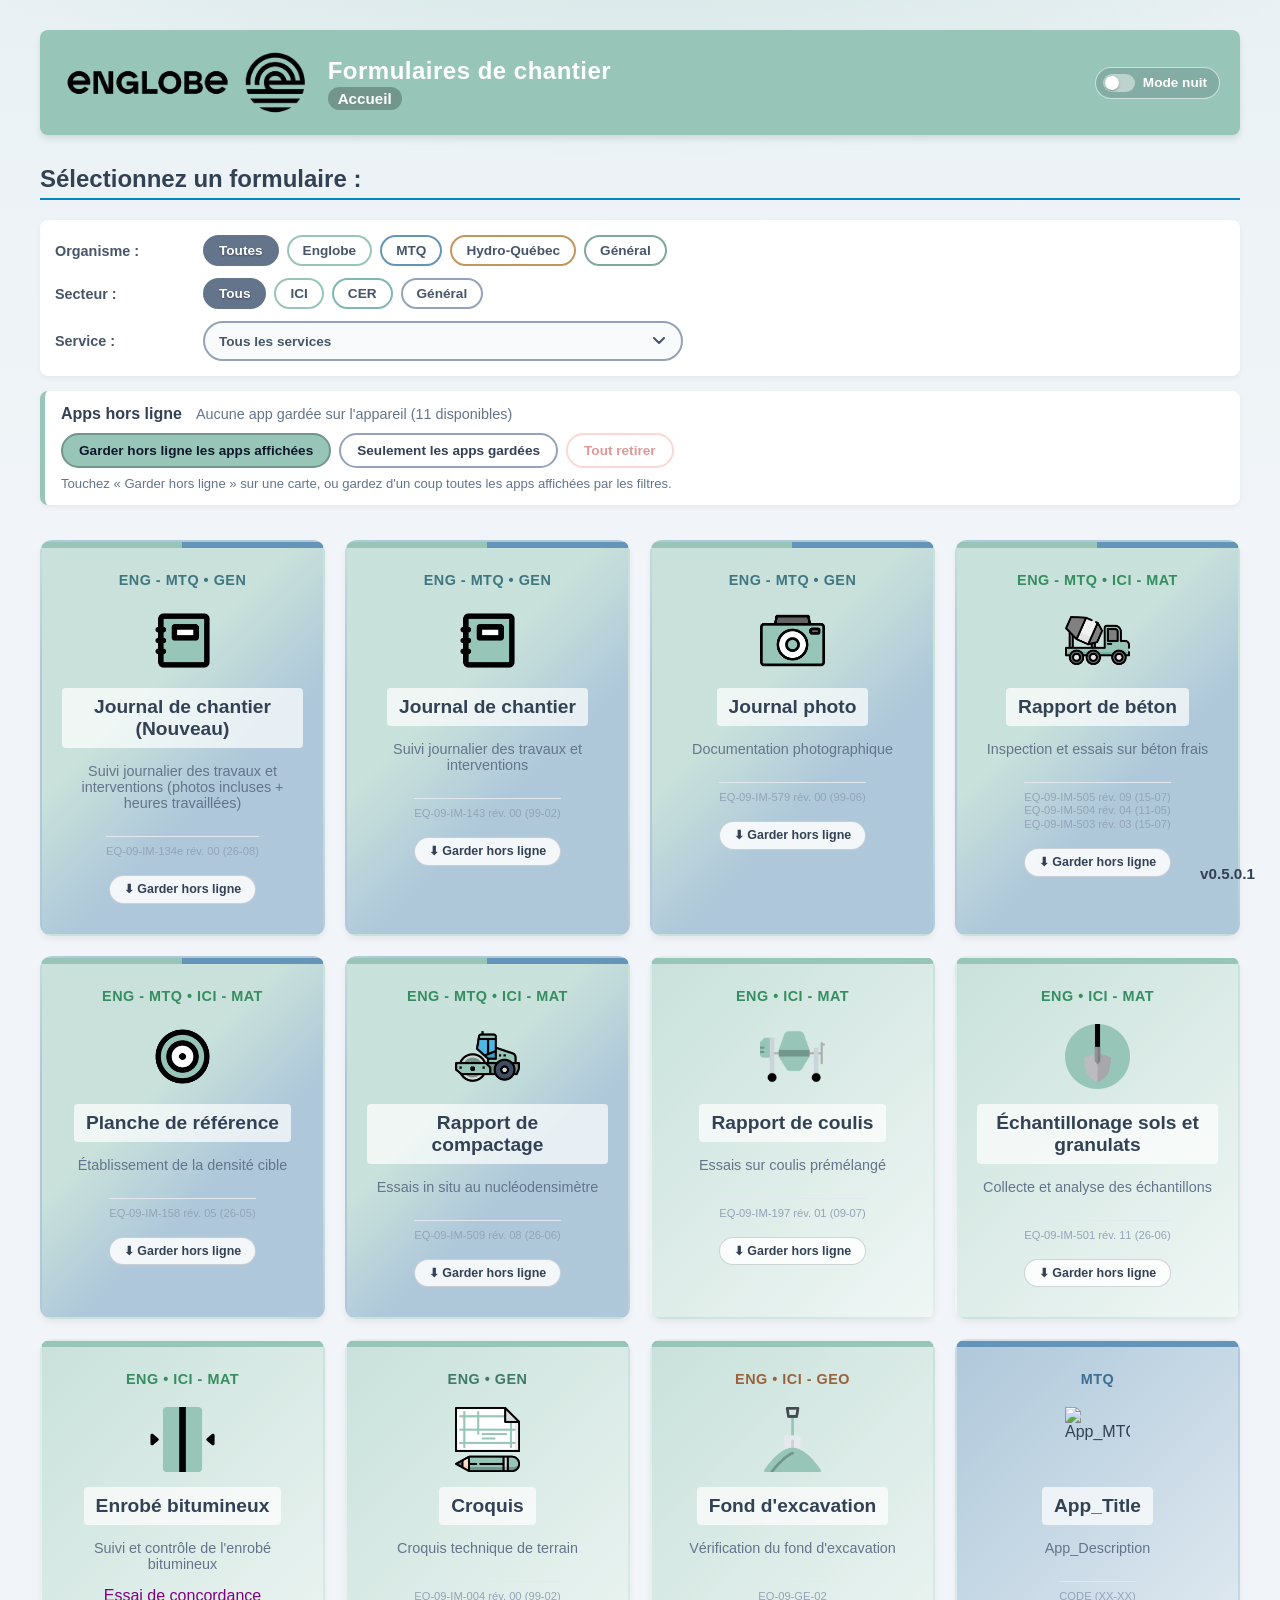
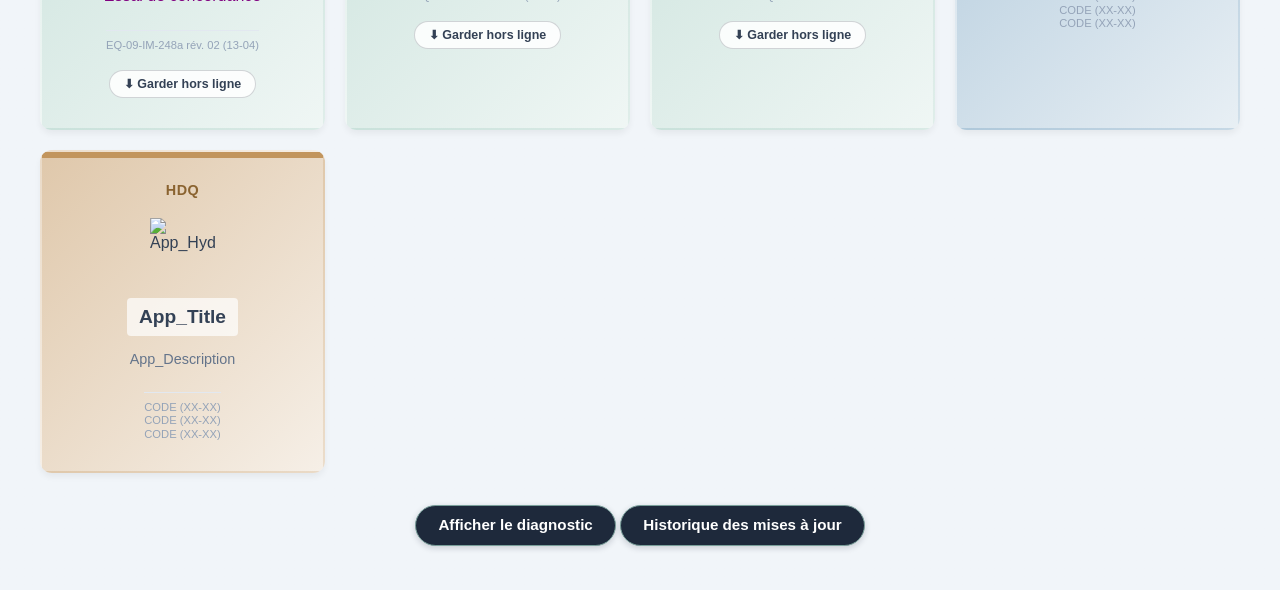
==== commit f1c2c90a: "v0.5.0.1 - Fix in coulis BUG" ====
--- a/index.html
+++ b/index.html
@@ -8,6 +8,7 @@
     <link rel="stylesheet" href="shared/css/styles.css">
     <link rel="manifest" href="manifest.json">
     <link rel="apple-touch-icon" href="logo.png">
+    <link rel="icon" type="image/png" href="logo.png">
     <meta name="apple-mobile-web-app-capable" content="yes">
     <meta name="apple-mobile-web-app-status-bar-style" content="black-translucent">
     <meta name="apple-mobile-web-app-title" content="Chantier">
@@ -317,7 +318,7 @@
 </div>
 
 <div>
-    <span id="app-version" style="position: fixed; bottom: 15px; right: 15px; z-index: 9999; font-size: 0.95rem; font-weight: bold; padding: 3px 10px; border-radius: 12px; ">v0.5.0.0</span>
+    <span id="app-version" style="position: fixed; bottom: 15px; right: 15px; z-index: 9999; font-size: 0.95rem; font-weight: bold; padding: 3px 10px; border-radius: 12px; ">v0.5.0.1</span>
 </div>
 
 <div style="text-align: center; margin: 12px auto 24px;">
@@ -330,7 +331,7 @@
 </div>
  
 <script>
-    const APP_VERSION = 'v0.5.0.0';
+    const APP_VERSION = 'v0.5.0.1';
 
     if ('serviceWorker' in navigator) {
         window.addEventListener('load', () => {
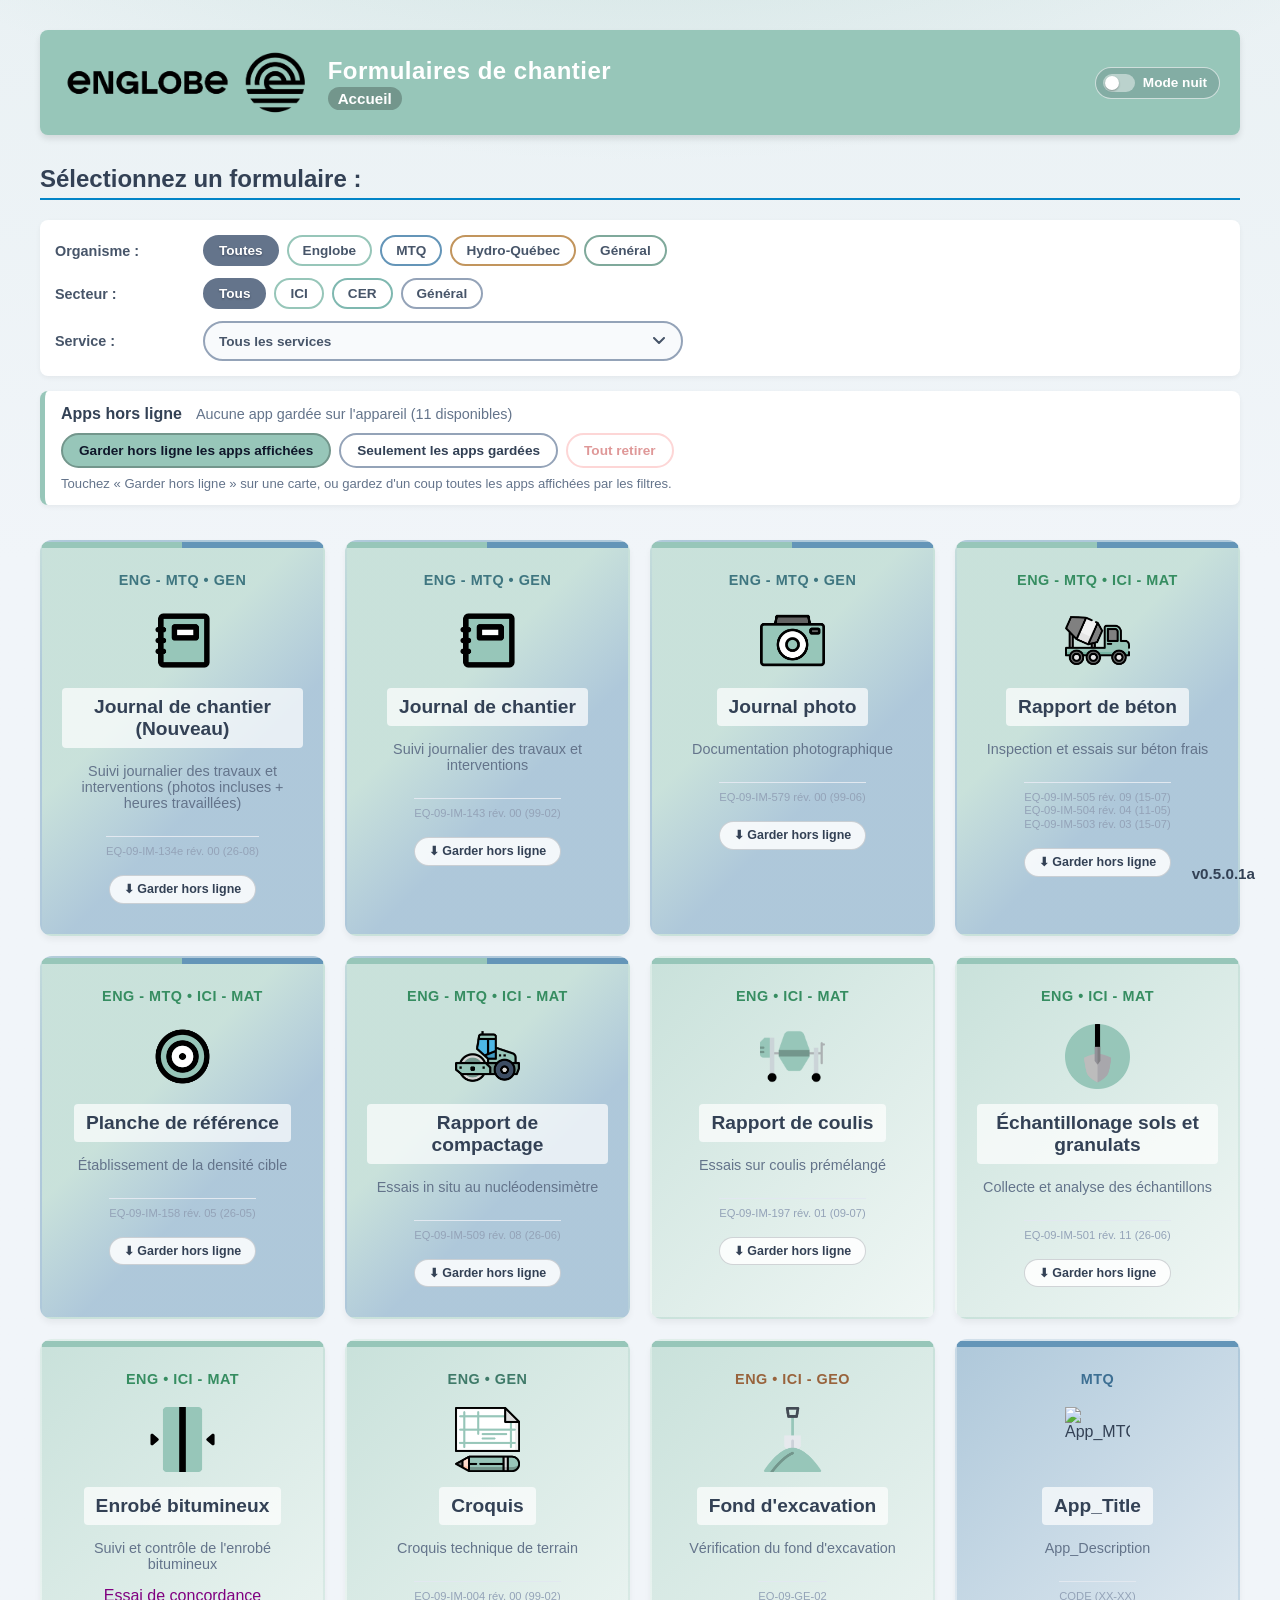
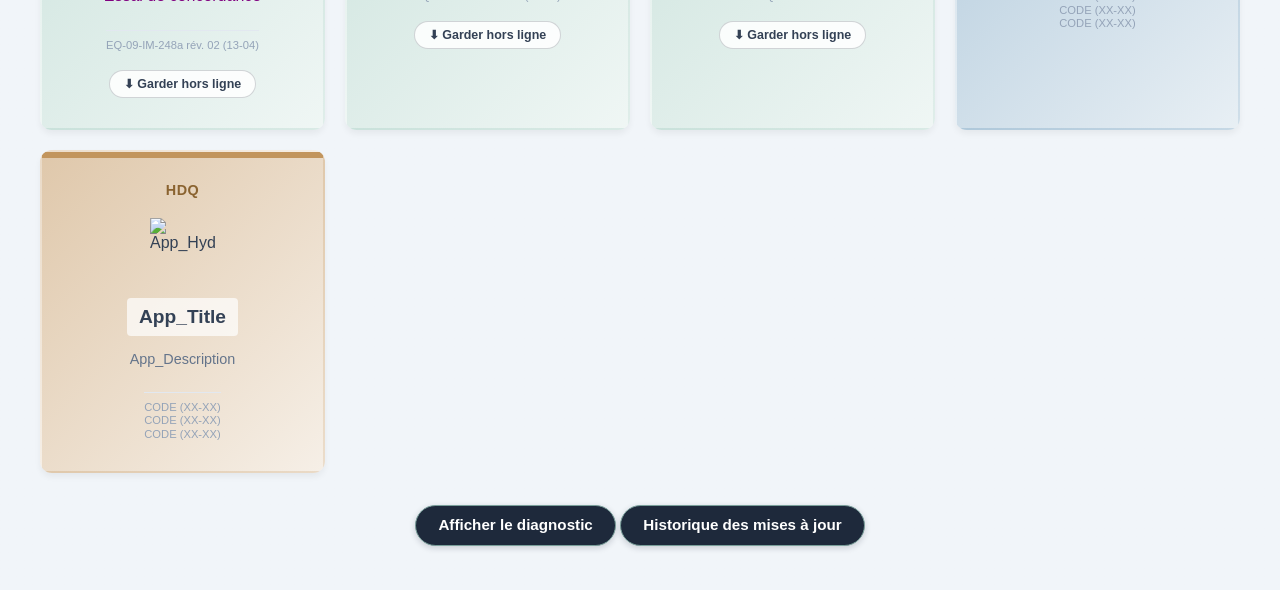
==== commit f38cddc7: "v0.5.0.1a - Version number fix" ====
--- a/index.html
+++ b/index.html
@@ -318,7 +318,7 @@
 </div>
 
 <div>
-    <span id="app-version" style="position: fixed; bottom: 15px; right: 15px; z-index: 9999; font-size: 0.95rem; font-weight: bold; padding: 3px 10px; border-radius: 12px; ">v0.5.0.1</span>
+    <span id="app-version" style="position: fixed; bottom: 15px; right: 15px; z-index: 9999; font-size: 0.95rem; font-weight: bold; padding: 3px 10px; border-radius: 12px; ">v0.5.0.1a</span>
 </div>
 
 <div style="text-align: center; margin: 12px auto 24px;">
@@ -331,7 +331,7 @@
 </div>
  
 <script>
-    const APP_VERSION = 'v0.5.0.1';
+    const APP_VERSION = 'v0.5.0.1a';
 
     if ('serviceWorker' in navigator) {
         window.addEventListener('load', () => {
